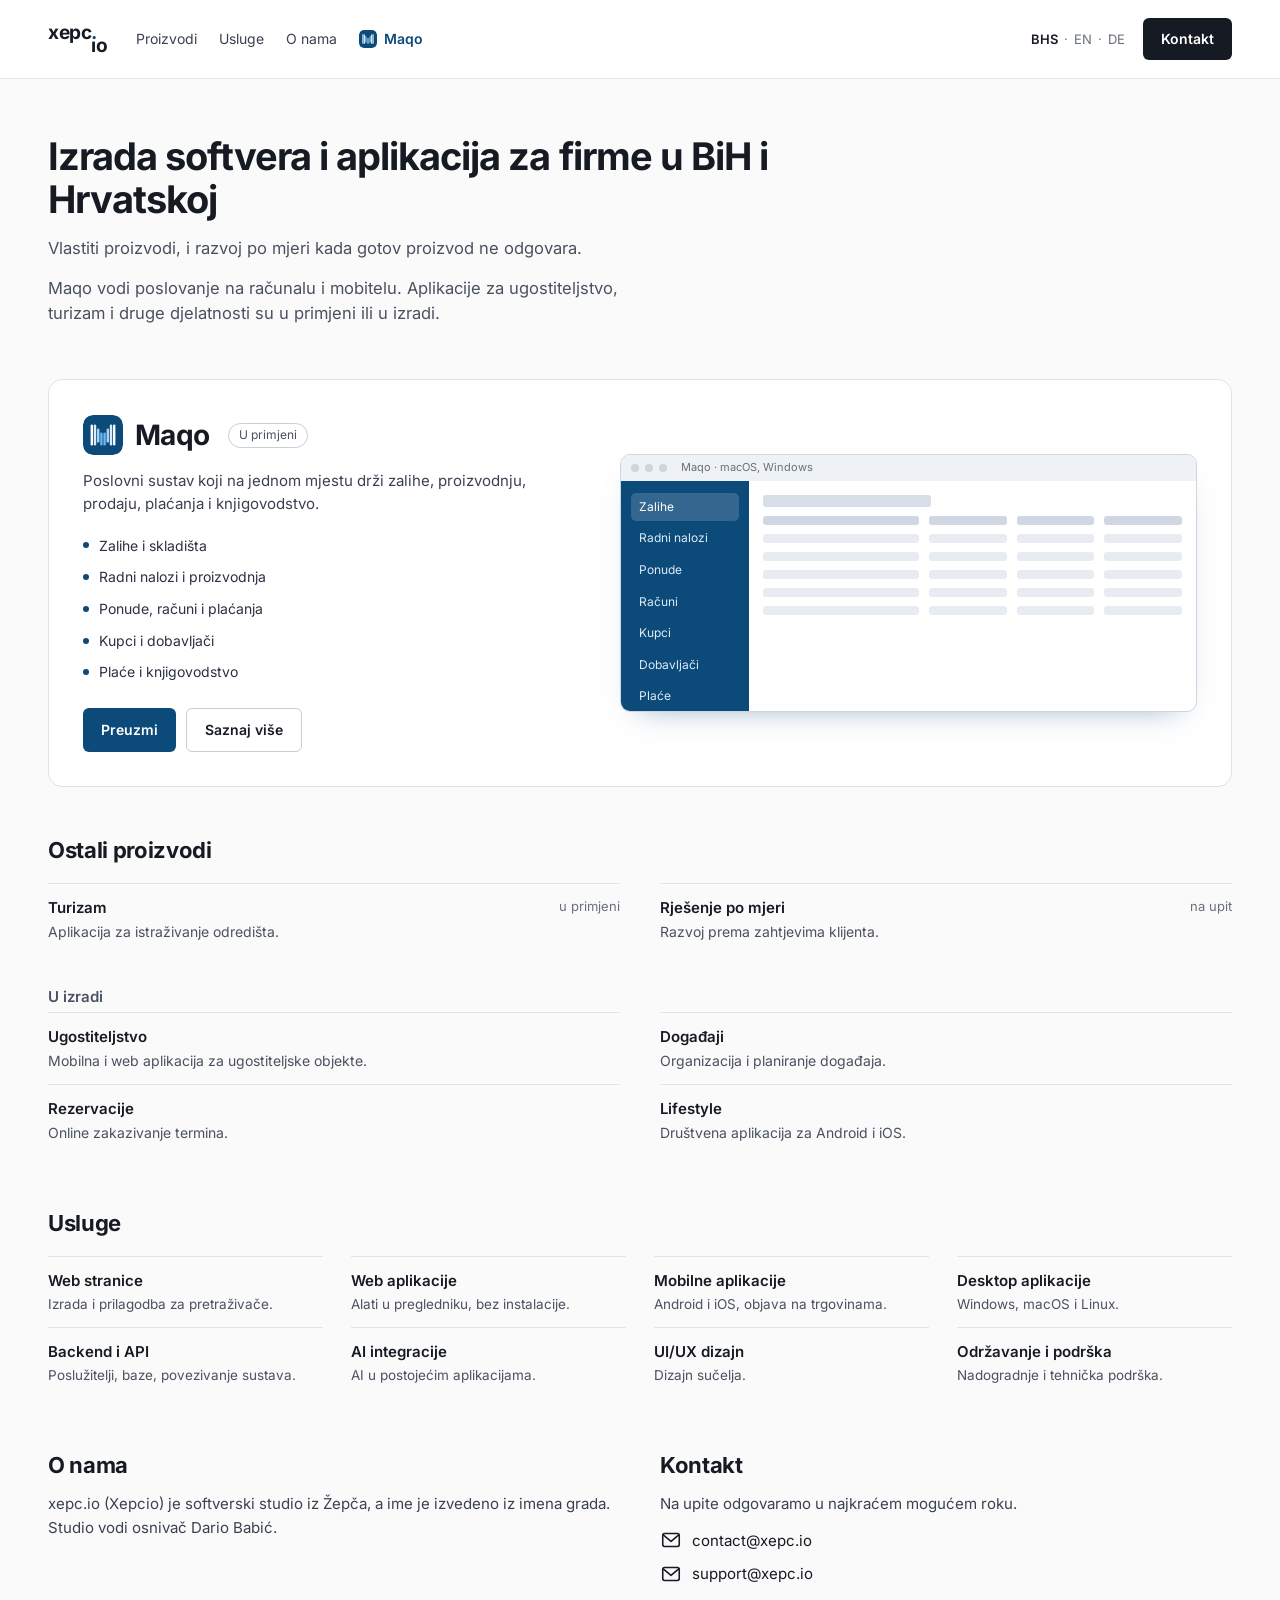
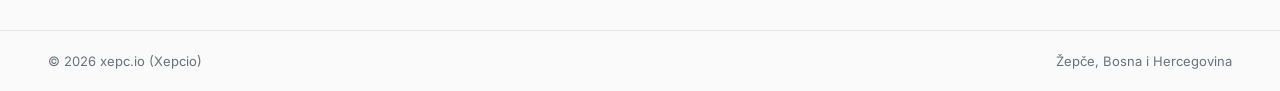
==== index.html @ 403159f3 "fix(brand): cache-bust favicon links so browsers drop the old cached icon" ====
<!doctype html>
<html lang="hr">
<head>
<meta charset="utf-8">
<meta name="viewport" content="width=device-width, initial-scale=1">
<title>Izrada softvera i aplikacija | xepc.io, Žepče</title>
<meta name="description" content="Softverski studio iz Žepča. Izrada softvera po mjeri, web stranica, mobilnih aplikacija i AI integracije za firme u BiH i Hrvatskoj. Odgovaramo u najkraćem mogućem roku.">
<link rel="canonical" href="https://xepc.io/">
<link rel="alternate" hreflang="hr" href="https://xepc.io/">
<link rel="alternate" hreflang="bs" href="https://xepc.io/">
<link rel="alternate" hreflang="en" href="https://xepc.io/en">
<link rel="alternate" hreflang="de" href="https://xepc.io/de">
<link rel="alternate" hreflang="x-default" href="https://xepc.io/">
<meta name="robots" content="index, follow, max-image-preview:large">
<meta name="theme-color" content="#ffffff">
<link rel="icon" href="assets/favicon.svg?v=2" type="image/svg+xml">
<link rel="icon" href="assets/icon-32.png?v=2" type="image/png" sizes="32x32">
<link rel="apple-touch-icon" href="assets/apple-touch-icon.png?v=2">
<link rel="manifest" href="assets/site.webmanifest">
<meta property="og:type" content="website">
<meta property="og:site_name" content="xepc.io">
<meta property="og:locale" content="hr_HR">
<meta property="og:url" content="https://xepc.io/">
<meta property="og:title" content="Izrada softvera i aplikacija | xepc.io, Žepče">
<meta property="og:description" content="Softverski studio iz Žepča. Izrada softvera po mjeri, web stranica, mobilnih aplikacija i AI integracije za firme u BiH i Hrvatskoj. Odgovaramo u najkraćem mogućem roku.">
<meta property="og:image" content="https://xepc.io/assets/og.png">
<meta property="og:image:width" content="1200">
<meta property="og:image:height" content="630">
<meta name="twitter:card" content="summary_large_image">
<meta name="twitter:title" content="Izrada softvera i aplikacija | xepc.io, Žepče">
<meta name="twitter:description" content="Softverski studio iz Žepča. Izrada softvera po mjeri, web stranica, mobilnih aplikacija i AI integracije za firme u BiH i Hrvatskoj. Odgovaramo u najkraćem mogućem roku.">
<meta name="twitter:image" content="https://xepc.io/assets/og.png">
<script type="application/ld+json">
{
  "@context": "https://schema.org",
  "@graph": [
    {
      "@type": "ProfessionalService",
      "@id": "https://xepc.io/#org",
      "name": "xepc.io",
      "alternateName": [
        "Xepcio",
        "xepcio",
        "Kodit Xepcio"
      ],
      "legalName": "Kodit",
      "url": "https://xepc.io/",
      "logo": "https://xepc.io/assets/icon-512.png",
      "image": "https://xepc.io/assets/og.png",
      "email": "contact@xepc.io",
      "description": "Izrada softvera po mjeri, web stranica, mobilnih aplikacija i AI integracije za firme u BiH i Hrvatskoj. Vlastiti proizvod: Maqo.",
      "address": {
        "@type": "PostalAddress",
        "addressLocality": "Žepče",
        "addressCountry": "BA"
      },
      "areaServed": [
        {
          "@type": "Country",
          "name": "Bosna i Hercegovina"
        },
        {
          "@type": "Country",
          "name": "Hrvatska"
        },
        {
          "@type": "Place",
          "name": "EU"
        }
      ],
      "knowsLanguage": [
        "hr",
        "en",
        "de"
      ],
      "sameAs": [
        "https://github.com/dbabic89",
        "https://www.linkedin.com/company/135266620",
        "https://www.facebook.com/profile.php?id=61591815514296"
      ],
      "hasOfferCatalog": {
        "@type": "OfferCatalog",
        "name": "Usluge razvoja softvera",
        "itemListElement": [
          {
            "@type": "Offer",
            "itemOffered": {
              "@type": "Service",
              "name": "Izrada web stranica",
              "description": "Brze, moderne web stranice optimizirane za pretraživače."
            }
          },
          {
            "@type": "Offer",
            "itemOffered": {
              "@type": "Service",
              "name": "Izrada web aplikacija",
              "description": "Poslovni alati koji rade u pregledniku, bez instalacije."
            }
          },
          {
            "@type": "Offer",
            "itemOffered": {
              "@type": "Service",
              "name": "Izrada mobilnih aplikacija",
              "description": "Aplikacije za Android i iOS, uz objavu na trgovinama i podršku nakon objave."
            }
          },
          {
            "@type": "Offer",
            "itemOffered": {
              "@type": "Service",
              "name": "Izrada desktop aplikacija",
              "description": "Softver za Windows, macOS i Linux."
            }
          },
          {
            "@type": "Offer",
            "itemOffered": {
              "@type": "Service",
              "name": "Backend i API razvoj",
              "description": "Serverski sustavi, baze podataka i integracije."
            }
          },
          {
            "@type": "Offer",
            "itemOffered": {
              "@type": "Service",
              "name": "AI integracije",
              "description": "Integracija AI sustava u poslovne procese i postojeće aplikacije."
            }
          },
          {
            "@type": "Offer",
            "itemOffered": {
              "@type": "Service",
              "name": "UI/UX dizajn",
              "description": "Dizajn sučelja za web i mobilne aplikacije."
            }
          },
          {
            "@type": "Offer",
            "itemOffered": {
              "@type": "Service",
              "name": "Održavanje i podrška",
              "description": "Nadogradnje, sigurnosna ažuriranja i tehnička podrška."
            }
          }
        ]
      }
    },
    {
      "@type": "WebSite",
      "@id": "https://xepc.io/#website",
      "url": "https://xepc.io/",
      "name": "xepc.io",
      "publisher": {
        "@id": "https://xepc.io/#org"
      },
      "inLanguage": "hr"
    },
    {
      "@type": "SoftwareApplication",
      "@id": "https://xepc.io/#maqo",
      "name": "Maqo",
      "url": "https://maqo.xepc.io/",
      "applicationCategory": "BusinessApplication",
      "operatingSystem": "Android, macOS, Windows",
      "description": "Poslovni sustav koji na jednom mjestu drži zalihe, proizvodnju, prodaju, plaćanja i knjigovodstvo.",
      "publisher": {
        "@id": "https://xepc.io/#org"
      },
      "inLanguage": "hr"
    }
  ]
}
</script>
<link rel="preload" href="assets/fonts/inter-latin-400-normal.woff2" as="font" type="font/woff2" crossorigin>
<link rel="stylesheet" href="assets/site.css">
</head>
<body>
<svg width="0" height="0" style="position:absolute" aria-hidden="true"><defs>
<symbol id="mark" viewBox="0 0 100 100"><rect width="100" height="100" rx="24" fill="#0C4A7A"/><g stroke-width="6" stroke-linecap="round"><line x1="22" y1="27" x2="22" y2="73" stroke="#FFFFFF"/><line x1="30" y1="27" x2="30" y2="73" stroke="#DCEBF8"/><line x1="38" y1="37" x2="38" y2="66" stroke="#A9D2F3"/><line x1="46" y1="47" x2="46" y2="73" stroke="#6AB6F0"/><line x1="54" y1="47" x2="54" y2="73" stroke="#6AB6F0"/><line x1="62" y1="37" x2="62" y2="66" stroke="#A9D2F3"/><line x1="70" y1="27" x2="70" y2="73" stroke="#DCEBF8"/><line x1="78" y1="27" x2="78" y2="73" stroke="#FFFFFF"/></g></symbol>
<symbol id="i-menu" viewBox="0 0 24 24"><g fill="none" stroke="currentColor" stroke-width="1.8" stroke-linecap="round"><path d="M4 7h16M4 12h16M4 17h16"/></g></symbol>
<symbol id="i-mail" viewBox="0 0 24 24"><g fill="none" stroke="currentColor" stroke-width="1.7" stroke-linecap="round" stroke-linejoin="round"><rect x="3" y="5" width="18" height="14" rx="2"/><path d="M3.5 6.5l8.5 7 8.5-7"/></g></symbol>
</defs></svg>
<header class="v3-nav" id="top">
  <a class="v3-logo" href="#top" aria-label="xepc.io">xepc<span class="d">.</span><span class="l2"><span class="h">xepc</span>ıo</span></a>
  <nav>
    <a href="#products" data-i18n="nav_products">Proizvodi</a><a href="#services" data-i18n="nav_services">Usluge</a><a href="#about" data-i18n="nav_about">O nama</a><a class="mq" href="#maqo"><svg aria-hidden="true"><use href="#mark"/></svg>Maqo</a>
  </nav>
  <div class="r">
    <div class="langs" role="group" aria-label="Jezik"><a class="lang-opt on" data-l="hr" href="/" hreflang="hr">BHS</a><span aria-hidden="true">·</span><a class="lang-opt" data-l="en" href="/en" hreflang="en">EN</a><span aria-hidden="true">·</span><a class="lang-opt" data-l="de" href="/de" hreflang="de">DE</a></div>
    <a class="v3-btn" href="#contact" data-i18n="nav_contact">Kontakt</a>
  </div>
  <button class="v3-menu" id="menuBtn" type="button" aria-expanded="false"><svg class="mi" aria-hidden="true"><use href="#i-menu"/></svg><span data-i18n="nav_menu">Izbornik</span></button>
</header>
<main>
  <section class="v3-hero">
    <h1 data-i18n="hero_h1">Izrada softvera i aplikacija za firme u BiH i Hrvatskoj</h1>
    <p data-i18n="hero_lead">Vlastiti proizvodi, i razvoj po mjeri kada gotov proizvod ne odgovara.</p>
    <p data-i18n="hero_p">Maqo vodi poslovanje na računalu i mobitelu. Aplikacije za ugostiteljstvo, turizam i druge djelatnosti su u primjeni ili u izradi.</p>
  </section>
  <section class="v3-flag" id="maqo">
    <div>
      <div class="hd"><svg aria-hidden="true"><use href="#mark"/></svg><h2>Maqo</h2><span class="pill" data-i18n="maqo_pill">U primjeni</span></div>
      <p data-i18n="maqo_d">Poslovni sustav koji na jednom mjestu drži zalihe, proizvodnju, prodaju, plaćanja i knjigovodstvo.</p>
      <ul><li><i></i><span data-i18n="maqo_l1">Zalihe i skladišta</span></li><li><i></i><span data-i18n="maqo_l2">Radni nalozi i proizvodnja</span></li><li><i></i><span data-i18n="maqo_l3">Ponude, računi i plaćanja</span></li><li><i></i><span data-i18n="maqo_l4">Kupci i dobavljači</span></li><li><i></i><span data-i18n="maqo_l5">Plaće i knjigovodstvo</span></li></ul>
      <div class="btns"><a class="v3-btn a" href="https://maqo.xepc.io/#files" data-i18n="maqo_dl">Preuzmi</a><a class="v3-btn o" href="https://maqo.xepc.io/" data-i18n="maqo_more">Saznaj više</a></div>
    </div>
    <div class="v3-win" aria-hidden="true"><div class="bar"><i></i><i></i><i></i><span>Maqo · macOS, Windows</span></div>
      <div class="bd"><div class="sb"><span class="on" data-i18n="win_stock">Zalihe</span><span data-i18n="win_orders">Radni nalozi</span><span data-i18n="win_quotes">Ponude</span><span data-i18n="win_invoices">Računi</span><span data-i18n="win_customers">Kupci</span><span data-i18n="win_suppliers">Dobavljači</span><span data-i18n="win_payroll">Plaće</span></div>
      <div class="mn"><div class="t"></div><div class="r h"><s></s><s></s><s></s><s></s></div><div class="r"><s></s><s></s><s></s><s></s></div><div class="r"><s></s><s></s><s></s><s></s></div><div class="r"><s></s><s></s><s></s><s></s></div><div class="r"><s></s><s></s><s></s><s></s></div><div class="r"><s></s><s></s><s></s><s></s></div></div></div></div>
  </section>
  <section class="v3-s" id="products">
    <h2 data-i18n="more_h2">Ostali proizvodi</h2>
    <ul class="v3-more">
      <li><b data-i18n="more2_t">Turizam</b><span data-i18n="st_live">u primjeni</span><em data-i18n="more2_d">Aplikacija za istraživanje odredišta.</em></li>
      <li><b data-i18n="more7_t">Rješenje po mjeri</b><span data-i18n="st_request">na upit</span><em data-i18n="more7_d">Razvoj prema zahtjevima klijenta.</em></li>
    </ul>
    <h3 class="v3-more-h" data-i18n="wip_h3">U izradi</h3>
    <ul class="v3-more">
      <li><b data-i18n="more1_t">Ugostiteljstvo</b><em data-i18n="more1_d">Mobilna i web aplikacija za ugostiteljske objekte.</em></li>
      <li><b data-i18n="more3_t">Događaji</b><em data-i18n="more3_d">Organizacija i planiranje događaja.</em></li>
      <li><b data-i18n="more4_t">Rezervacije</b><em data-i18n="more4_d">Online zakazivanje termina.</em></li>
      <li><b data-i18n="more6_t">Lifestyle</b><em data-i18n="more6_d">Društvena aplikacija za Android i iOS.</em></li>
    </ul>
  </section>
  <section class="v3-s" id="services">
    <h2 data-i18n="nav_services">Usluge</h2>
    <div class="v3-svc">
      <a href="/izrada-web-stranica" data-ll><h3 data-i18n="svc1_t">Web stranice</h3><p data-i18n="svc1_d">Izrada i prilagodba za pretraživače.</p></a>
      <a href="/programiranje" data-ll><h3 data-i18n="svc2_t">Web aplikacije</h3><p data-i18n="svc2_d">Alati u pregledniku, bez instalacije.</p></a>
      <a href="/izrada-mobilnih-aplikacija" data-ll><h3 data-i18n="svc3_t">Mobilne aplikacije</h3><p data-i18n="svc3_d">Android i iOS, objava na trgovinama.</p></a>
      <a href="/programiranje" data-ll><h3 data-i18n="svc4_t">Desktop aplikacije</h3><p data-i18n="svc4_d">Windows, macOS i Linux.</p></a>
      <a href="/programiranje" data-ll><h3 data-i18n="svc5_t">Backend i API</h3><p data-i18n="svc5_d">Poslužitelji, baze, povezivanje sustava.</p></a>
      <a href="/ai-rjesenja" data-ll><h3 data-i18n="svc6_t">AI integracije</h3><p data-i18n="svc6_d">AI u postojećim aplikacijama.</p></a>
      <div><h3 data-i18n="svc7_t">UI/UX dizajn</h3><p data-i18n="svc7_d">Dizajn sučelja.</p></div>
      <div><h3 data-i18n="svc8_t">Održavanje i podrška</h3><p data-i18n="svc8_d">Nadogradnje i tehnička podrška.</p></div>
    </div>
  </section>
  <section class="v3-two">
    <div id="about"><h2 data-i18n="nav_about">O nama</h2><p data-i18n="about_p1">xepc.io (Xepcio) je softverski studio iz Žepča, a ime je izvedeno iz imena grada. Studio vodi osnivač Dario Babić.</p></div>
    <div id="contact"><h2 data-i18n="nav_contact">Kontakt</h2><p data-i18n="contact_p">Na upite odgovaramo u najkraćem mogućem roku.</p><ul><li><svg class="mi" aria-hidden="true"><use href="#i-mail"/></svg><a class="nw" href="mailto:contact@xepc.io">contact@xepc.io</a></li><li><svg class="mi" aria-hidden="true"><use href="#i-mail"/></svg><a class="nw" href="mailto:support@xepc.io">support@xepc.io</a></li></ul></div>
  </section>
</main>
<footer class="v3-foot"><span>© 2026 xepc.io (Xepcio)</span><span data-i18n="foot_loc">Žepče, Bosna i Hercegovina</span></footer>
<script>
(function(){
  var h=document.getElementById('top'),b=document.getElementById('menuBtn');
  b.addEventListener('click',function(){var o=h.classList.toggle('open');b.setAttribute('aria-expanded',o?'true':'false');});
  h.addEventListener('click',function(e){if(e.target.closest('nav a, .v3-btn')){h.classList.remove('open');b.setAttribute('aria-expanded','false');}});
})();
</script>
<!-- Cloudflare Web Analytics --><script defer src="https://static.cloudflareinsights.com/beacon.min.js" data-cf-beacon='{"token": "db31a748cdc54001bd8d1a26a28076dd"}'></script>
</body>
</html>
---- assets/site.css ----
/* Inter 5.2.8 (@fontsource/inter, OFL), self-hosted. Weights 400/600/700, latin + latin-ext (covers č ć đ š ž). */
@font-face{font-family:Inter;font-style:normal;font-display:swap;font-weight:400;src:url(fonts/inter-latin-ext-400-normal.woff2) format("woff2");unicode-range:U+0100-02BA,U+02BD-02C5,U+02C7-02CC,U+02CE-02D7,U+02DD-02FF,U+0304,U+0308,U+0329,U+1D00-1DBF,U+1E00-1E9F,U+1EF2-1EFF,U+2020,U+20A0-20AB,U+20AD-20C0,U+2113,U+2C60-2C7F,U+A720-A7FF}
@font-face{font-family:Inter;font-style:normal;font-display:swap;font-weight:600;src:url(fonts/inter-latin-ext-600-normal.woff2) format("woff2");unicode-range:U+0100-02BA,U+02BD-02C5,U+02C7-02CC,U+02CE-02D7,U+02DD-02FF,U+0304,U+0308,U+0329,U+1D00-1DBF,U+1E00-1E9F,U+1EF2-1EFF,U+2020,U+20A0-20AB,U+20AD-20C0,U+2113,U+2C60-2C7F,U+A720-A7FF}
@font-face{font-family:Inter;font-style:normal;font-display:swap;font-weight:700;src:url(fonts/inter-latin-ext-700-normal.woff2) format("woff2");unicode-range:U+0100-02BA,U+02BD-02C5,U+02C7-02CC,U+02CE-02D7,U+02DD-02FF,U+0304,U+0308,U+0329,U+1D00-1DBF,U+1E00-1E9F,U+1EF2-1EFF,U+2020,U+20A0-20AB,U+20AD-20C0,U+2113,U+2C60-2C7F,U+A720-A7FF}
@font-face{font-family:Inter;font-style:normal;font-display:swap;font-weight:400;src:url(fonts/inter-latin-400-normal.woff2) format("woff2");unicode-range:U+0000-00FF,U+0131,U+0152-0153,U+02BB-02BC,U+02C6,U+02DA,U+02DC,U+0304,U+0308,U+0329,U+2000-206F,U+20AC,U+2122,U+2191,U+2193,U+2212,U+2215,U+FEFF,U+FFFD}
@font-face{font-family:Inter;font-style:normal;font-display:swap;font-weight:600;src:url(fonts/inter-latin-600-normal.woff2) format("woff2");unicode-range:U+0000-00FF,U+0131,U+0152-0153,U+02BB-02BC,U+02C6,U+02DA,U+02DC,U+0304,U+0308,U+0329,U+2000-206F,U+20AC,U+2122,U+2191,U+2193,U+2212,U+2215,U+FEFF,U+FFFD}
@font-face{font-family:Inter;font-style:normal;font-display:swap;font-weight:700;src:url(fonts/inter-latin-700-normal.woff2) format("woff2");unicode-range:U+0000-00FF,U+0131,U+0152-0153,U+02BB-02BC,U+02C6,U+02DA,U+02DC,U+0304,U+0308,U+0329,U+2000-206F,U+20AC,U+2122,U+2191,U+2193,U+2212,U+2215,U+FEFF,U+FFFD}

:root{--a:#0C4A7A}
*{box-sizing:border-box;min-width:0}
html{-webkit-text-size-adjust:100%}
body{--gut:max(48px,calc((100% - 1200px) / 2));margin:0;background:#fafafa;color:#161a22;font-family:Inter,system-ui,-apple-system,"Segoe UI",Roboto,sans-serif;font-size:15px;line-height:1.55}
a{color:inherit;text-decoration:none}
a,button,h3,.nw{white-space:nowrap;overflow:hidden;text-overflow:ellipsis}
h1,h2,p{margin:0}
ul{margin:0;padding:0;list-style:none}
button{font:inherit;color:inherit;background:none;border:0;padding:0;cursor:pointer}
svg.mi{width:22px;height:22px;flex:none}
:focus-visible{outline:2px solid var(--a);outline-offset:2px}

.v3-nav{display:flex;align-items:center;gap:28px;padding:18px var(--gut);background:#fff;border-bottom:1px solid #e4e6ea}
.v3-logo{font-weight:700;font-size:19px;letter-spacing:-.02em;line-height:1;display:inline-block}
.v3-logo .d{color:var(--a)}
.v3-logo .l2{display:block;margin-top:-.35em}
.v3-logo .h{visibility:hidden}
.v3-nav nav{display:flex;gap:22px;font-size:14px;color:#3a4150}
.v3-nav nav .mq{display:inline-flex;align-items:center;gap:7px;color:var(--a);font-weight:600}
.v3-nav nav .mq svg{width:18px;height:18px;border-radius:5px;flex:none}
.v3-nav .r{margin-left:auto;display:flex;gap:18px;align-items:center;font-size:13px;color:#69707d}
.v3-nav .langs{display:flex;gap:6px;align-items:center}
.v3-nav .lang-opt:hover{color:#161a22}
.v3-nav .lang-opt.on{color:#161a22;font-weight:600}
.v3-btn{display:inline-flex;align-items:center;gap:8px;background:#161a22;color:#fff;padding:10px 18px;font-size:14px;font-weight:600;border-radius:6px}
.v3-btn.a{background:var(--a)}
.v3-btn.o{background:#fff;color:#161a22;border:1px solid #c9cdd4}
.v3-menu{display:none;align-items:center;gap:8px;font-size:14px;margin-left:auto}
.v3-hero{padding:56px var(--gut) 28px}
.v3-hero>*{max-width:764px}
.v3-hero h1{font-size:38px;line-height:1.15;font-weight:700;letter-spacing:-.025em}
.v3-hero p{margin-top:14px;color:#4a5160;font-size:16.5px;max-width:620px}
.v3-flag{margin:24px var(--gut) 0;background:#fff;border:1px solid #dfe2e7;border-radius:14px;display:grid;grid-template-columns:minmax(0,1fr) minmax(0,1.15fr);gap:36px;padding:34px;align-items:center}
.v3-flag .hd{display:flex;align-items:center;gap:12px}
.v3-flag .hd svg{width:40px;height:40px;border-radius:10px;flex:none}
.v3-flag h2{font-size:28px;font-weight:700;letter-spacing:-.02em}
.v3-flag .pill{margin-left:6px;font-size:12px;border:1px solid #c9cdd4;border-radius:999px;padding:2px 10px;color:#4a5160;white-space:nowrap}
.v3-flag p{margin-top:12px;color:#3a4150}
.v3-flag ul{margin-top:14px}
.v3-flag li{display:flex;gap:10px;padding:5px 0;font-size:14px;color:#2b3140;align-items:center}
.v3-flag li i{width:6px;height:6px;border-radius:50%;background:var(--a);flex:none}
.v3-flag .btns{display:flex;gap:10px;margin-top:20px;flex-wrap:wrap}
.v3-win{border:1px solid #cfd5de;border-radius:10px;overflow:hidden;background:#fff;box-shadow:0 14px 30px -20px rgba(12,74,122,.5)}
.v3-win .bar{height:26px;background:#eef1f5;display:flex;align-items:center;gap:6px;padding:0 10px;font-size:11px;color:#69707d}
.v3-win .bar i{width:8px;height:8px;border-radius:50%;background:#cfd5de;flex:none}
.v3-win .bar span{margin-left:8px;white-space:nowrap;overflow:hidden;text-overflow:ellipsis}
.v3-win .bd{display:grid;grid-template-columns:128px minmax(0,1fr);height:230px}
.v3-win .sb{background:var(--a);padding:12px 10px;display:flex;flex-direction:column;gap:3px}
.v3-win .sb span{font-size:12px;color:#DCEBF8;padding:5px 8px;border-radius:5px;white-space:nowrap;overflow:hidden;text-overflow:ellipsis}
.v3-win .sb span.on{background:rgba(255,255,255,.16);color:#fff}
.v3-win .mn{padding:14px;display:flex;flex-direction:column;gap:9px}
.v3-win .mn .t{height:12px;width:40%;background:#d8dee8;border-radius:3px}
.v3-win .mn .r{display:grid;grid-template-columns:2fr 1fr 1fr 1fr;gap:10px}
.v3-win .mn .r s{display:block;height:9px;background:#e8ecf2;border-radius:3px}
.v3-win .mn .r.h s{background:#d0d7e2}
.v3-s{padding:46px var(--gut) 4px}
.v3-s>h2{font-size:22px;font-weight:700;letter-spacing:-.015em;margin-bottom:16px}
.v3-more-h{margin:30px 0 4px;font-size:15px;font-weight:600;color:#4a5160}
.v3-more{display:grid;grid-template-columns:repeat(2,minmax(0,1fr));gap:0 40px}
.v3-more li{display:grid;grid-template-columns:minmax(0,1fr) auto;gap:2px 14px;padding:12px 0;border-top:1px solid #e1e4e9}
.v3-more b{font-weight:600}
.v3-more span{font-size:13px;color:#69707d;white-space:nowrap}
.v3-more em{font-style:normal;grid-column:1/-1;font-size:14px;color:#4a5160}
.v3-svc{display:grid;grid-template-columns:repeat(4,minmax(0,1fr));gap:0 28px}
.v3-svc>*{display:block;padding:12px 0;border-top:1px solid #e1e4e9;color:inherit;text-decoration:none;white-space:normal;overflow:visible}
.v3-svc a:hover h3,.v3-svc a:focus-visible h3{text-decoration:underline;text-underline-offset:3px}
.v3-svc h3{font-size:15px;font-weight:600;margin:0}
.v3-svc p{font-size:13.5px;color:#4a5160;margin-top:2px}
.v3-two{display:grid;grid-template-columns:repeat(2,minmax(0,1fr));gap:40px;padding:46px var(--gut) 40px}
.v3-two h2{font-size:22px;font-weight:700;letter-spacing:-.015em;margin-bottom:10px}
.v3-two p{color:#3a4150}.v3-two p+p{margin-top:10px}
.v3-two ul{margin-top:8px}
.v3-two ul li{display:flex;gap:10px;align-items:center;padding:5px 0}
.v3-foot{padding:20px var(--gut);border-top:1px solid #e1e4e9;font-size:13px;color:#69707d;display:flex;justify-content:space-between;gap:16px}

@media (max-width:900px){.v3-svc{grid-template-columns:repeat(2,minmax(0,1fr))}}
@media (max-width:640px){
 .v3-nav{padding:14px 16px;flex-wrap:wrap}.v3-nav nav,.v3-nav .r{display:none}.v3-menu{display:inline-flex}
 .v3-nav.open nav{display:flex;flex-direction:column;gap:14px;order:3;width:100%;padding-top:14px}
 .v3-nav.open .r{display:flex;order:4;width:100%;justify-content:space-between;padding-top:14px}
 .v3-hero{padding:30px 16px 6px}.v3-hero h1{font-size:28px}
 .v3-flag{margin:20px 16px 0;grid-template-columns:minmax(0,1fr);padding:20px 16px;gap:22px}
 .v3-win .bd{grid-template-columns:112px minmax(0,1fr);height:190px}
 .v3-s{padding:32px 16px 4px}.v3-more,.v3-svc{grid-template-columns:minmax(0,1fr)}
 .v3-two{grid-template-columns:minmax(0,1fr);padding:32px 16px 28px;gap:28px}.v3-foot{padding:16px;flex-direction:column;gap:2px}
}
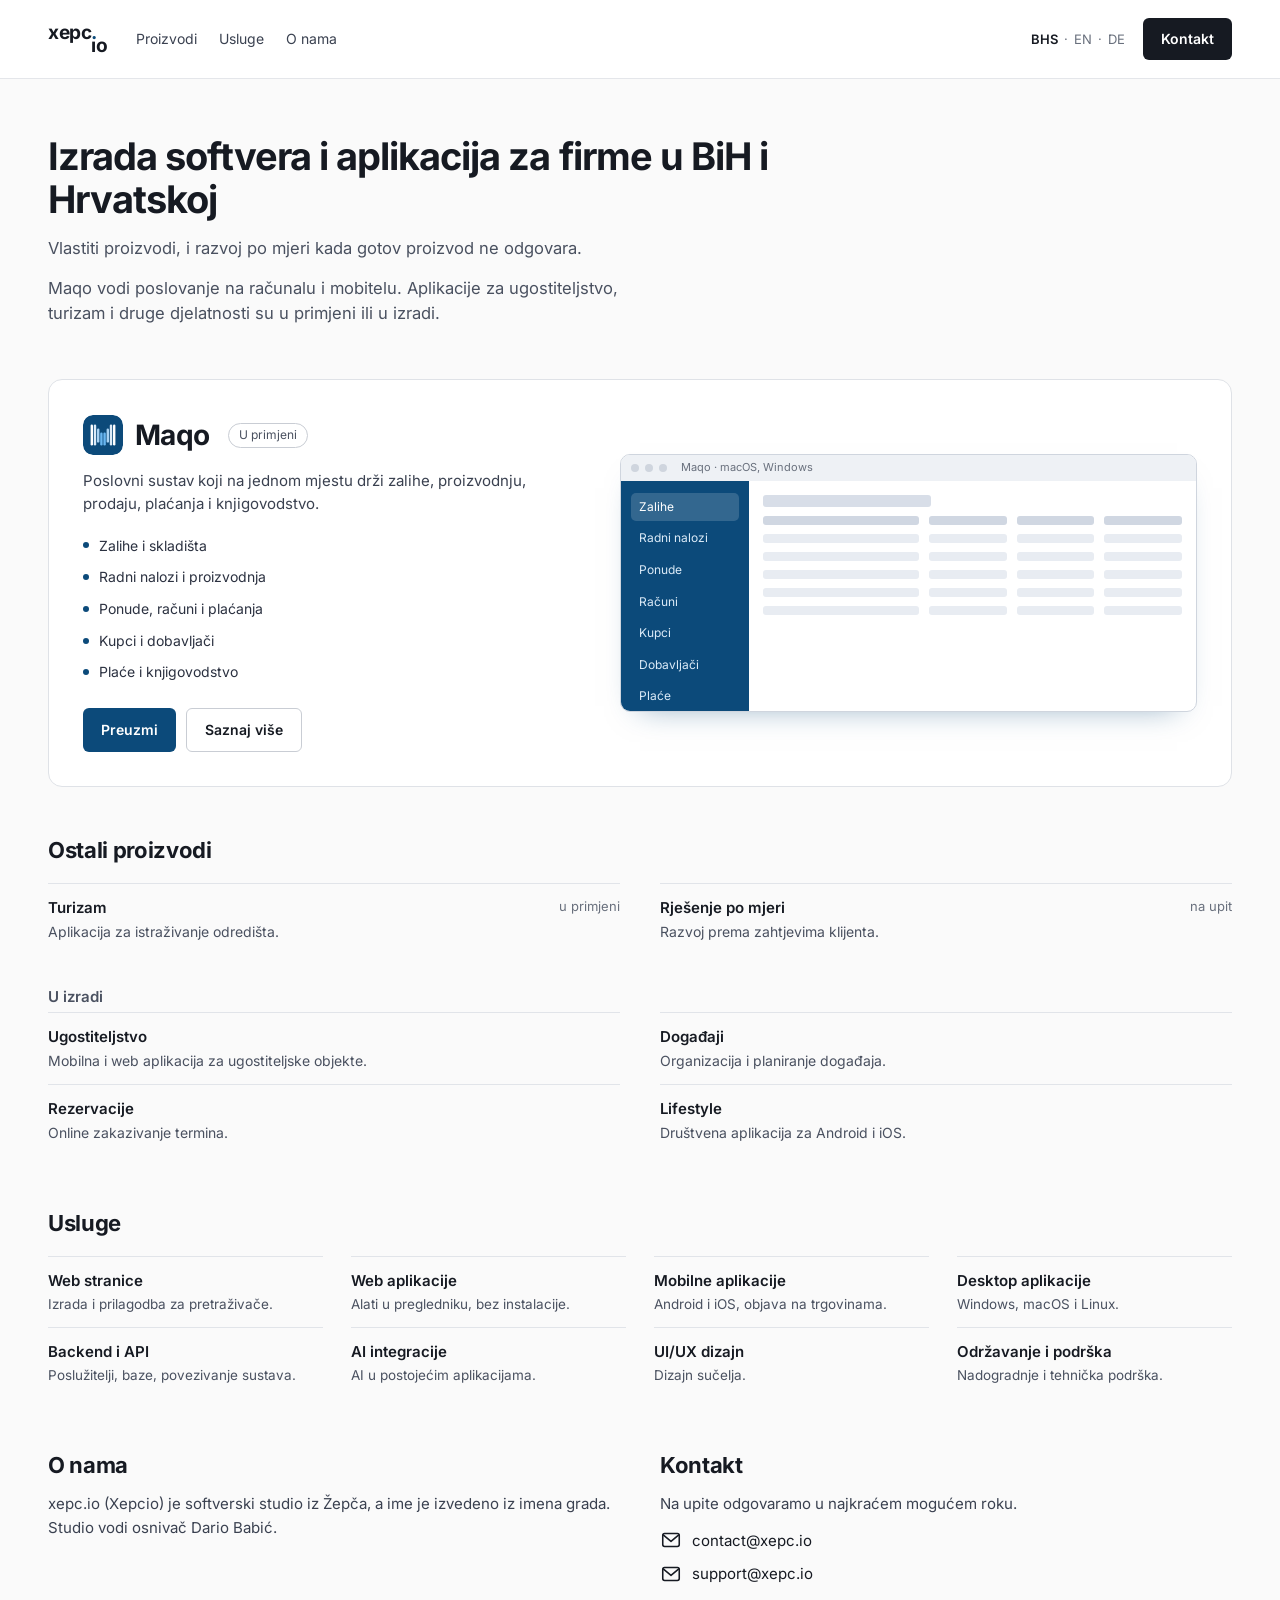
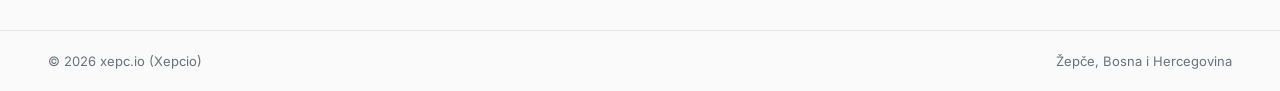
==== commit 5d200928: "feat(site): drop the Maqo header link on the home page" ====
--- a/index.html
+++ b/index.html
@@ -154,6 +154,10 @@
       "@id": "https://xepc.io/#website",
       "url": "https://xepc.io/",
       "name": "xepc.io",
+      "alternateName": [
+        "xepcio",
+        "Xepcio"
+      ],
       "publisher": {
         "@id": "https://xepc.io/#org"
       },
@@ -187,7 +191,7 @@
 <header class="v3-nav" id="top">
   <a class="v3-logo" href="#top" aria-label="xepc.io">xepc<span class="d">.</span><span class="l2"><span class="h">xepc</span>ıo</span></a>
   <nav>
-    <a href="#products" data-i18n="nav_products">Proizvodi</a><a href="#services" data-i18n="nav_services">Usluge</a><a href="#about" data-i18n="nav_about">O nama</a><a class="mq" href="#maqo"><svg aria-hidden="true"><use href="#mark"/></svg>Maqo</a>
+    <a href="#products" data-i18n="nav_products">Proizvodi</a><a href="#services" data-i18n="nav_services">Usluge</a><a href="#about" data-i18n="nav_about">O nama</a>
   </nav>
   <div class="r">
     <div class="langs" role="group" aria-label="Jezik"><a class="lang-opt on" data-l="hr" href="/" hreflang="hr">BHS</a><span aria-hidden="true">·</span><a class="lang-opt" data-l="en" href="/en" hreflang="en">EN</a><span aria-hidden="true">·</span><a class="lang-opt" data-l="de" href="/de" hreflang="de">DE</a></div>
@@ -206,7 +210,7 @@
       <div class="hd"><svg aria-hidden="true"><use href="#mark"/></svg><h2>Maqo</h2><span class="pill" data-i18n="maqo_pill">U primjeni</span></div>
       <p data-i18n="maqo_d">Poslovni sustav koji na jednom mjestu drži zalihe, proizvodnju, prodaju, plaćanja i knjigovodstvo.</p>
       <ul><li><i></i><span data-i18n="maqo_l1">Zalihe i skladišta</span></li><li><i></i><span data-i18n="maqo_l2">Radni nalozi i proizvodnja</span></li><li><i></i><span data-i18n="maqo_l3">Ponude, računi i plaćanja</span></li><li><i></i><span data-i18n="maqo_l4">Kupci i dobavljači</span></li><li><i></i><span data-i18n="maqo_l5">Plaće i knjigovodstvo</span></li></ul>
-      <div class="btns"><a class="v3-btn a" href="https://maqo.xepc.io/#files" data-i18n="maqo_dl">Preuzmi</a><a class="v3-btn o" href="https://maqo.xepc.io/" data-i18n="maqo_more">Saznaj više</a></div>
+      <div class="btns"><a class="v3-btn a" href="https://maqo.xepc.io/#download" data-i18n="maqo_dl">Preuzmi</a><a class="v3-btn o" href="https://maqo.xepc.io/" data-i18n="maqo_more">Saznaj više</a></div>
     </div>
     <div class="v3-win" aria-hidden="true"><div class="bar"><i></i><i></i><i></i><span>Maqo · macOS, Windows</span></div>
       <div class="bd"><div class="sb"><span class="on" data-i18n="win_stock">Zalihe</span><span data-i18n="win_orders">Radni nalozi</span><span data-i18n="win_quotes">Ponude</span><span data-i18n="win_invoices">Računi</span><span data-i18n="win_customers">Kupci</span><span data-i18n="win_suppliers">Dobavljači</span><span data-i18n="win_payroll">Plaće</span></div>
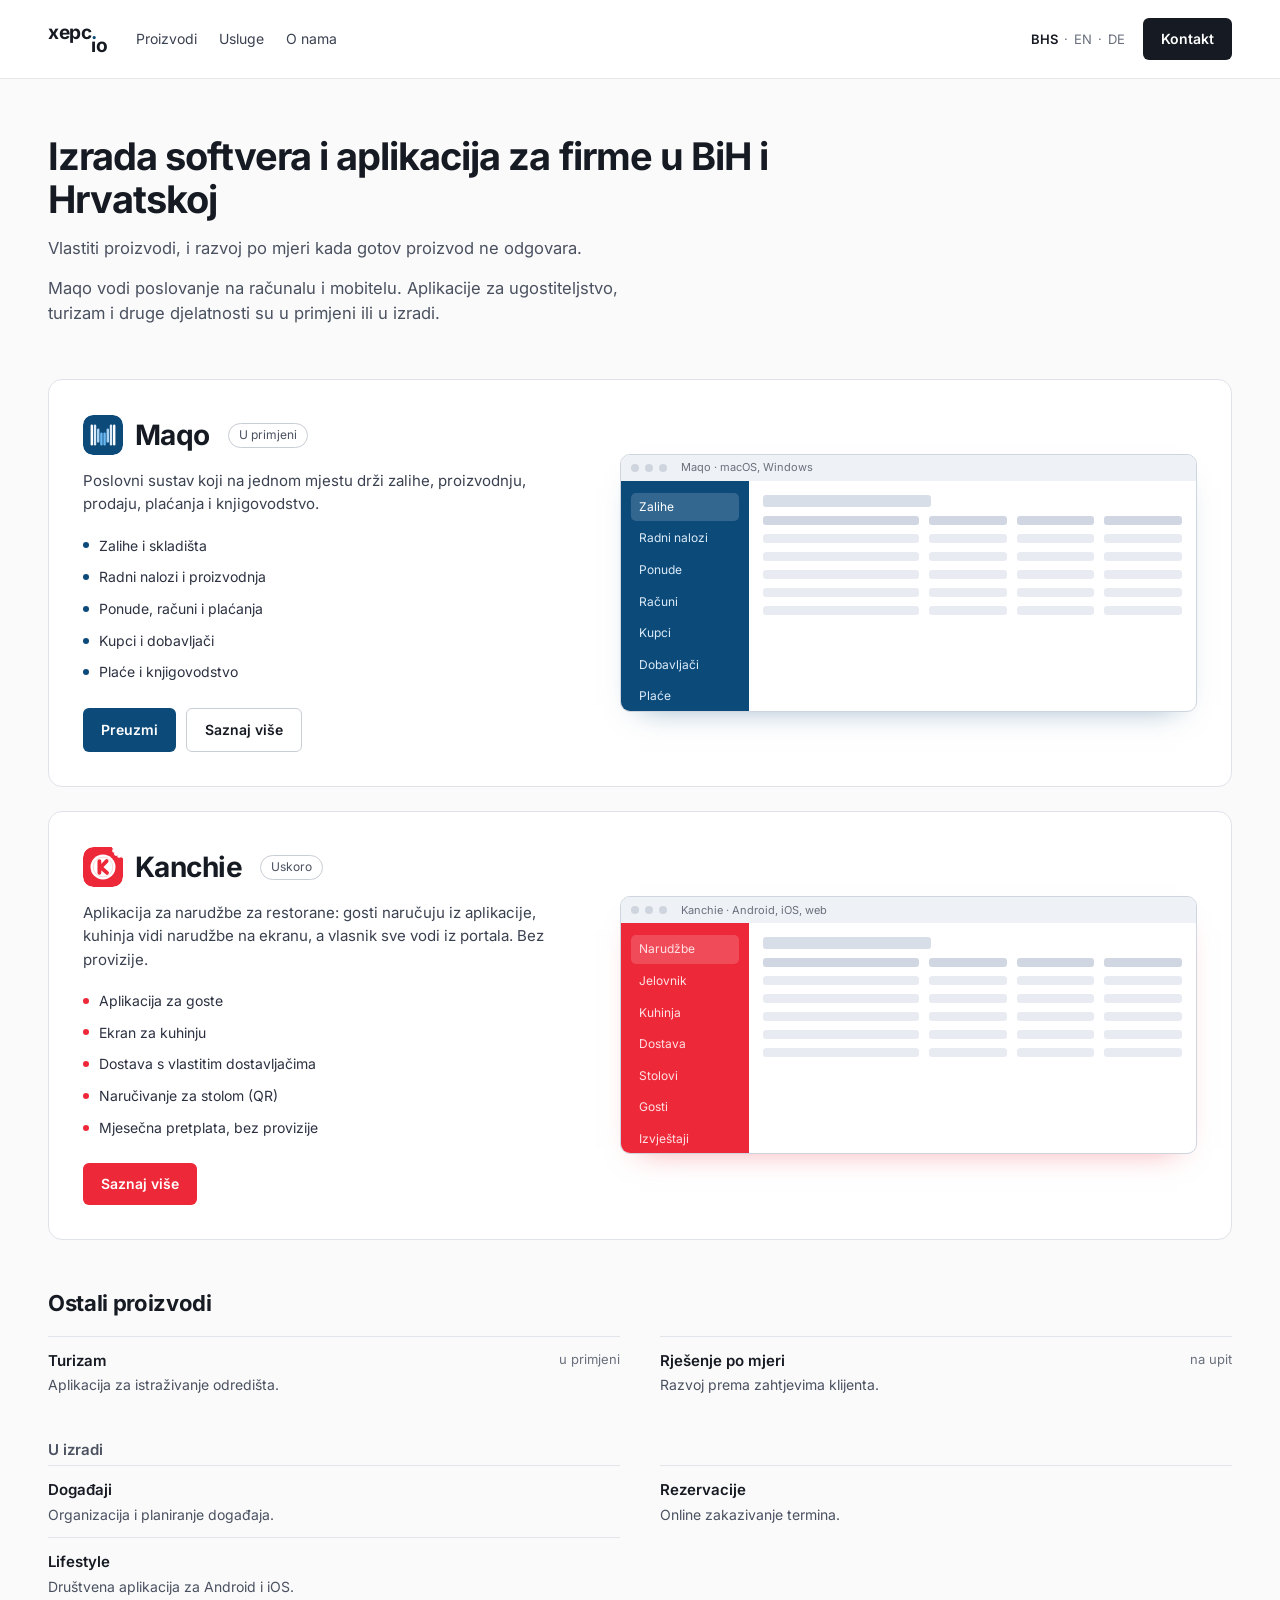
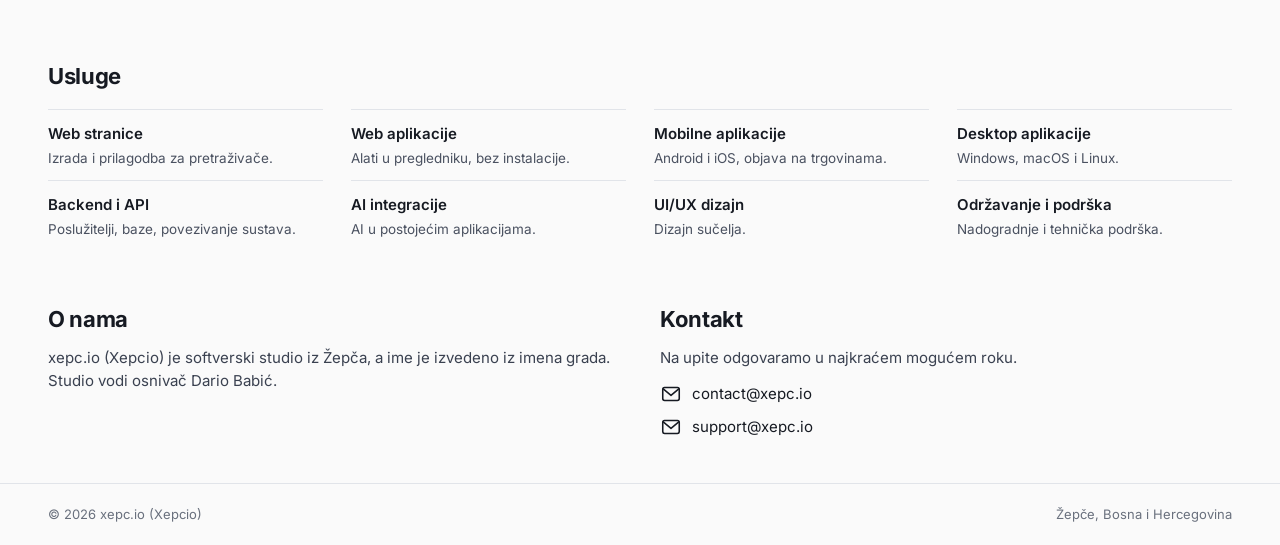
==== commit eead129a: "feat(site): Kanchie flag block on xepc.io linking to getkanchie.xepc.io" ====
--- a/index.html
+++ b/index.html
@@ -185,6 +185,7 @@
 <body>
 <svg width="0" height="0" style="position:absolute" aria-hidden="true"><defs>
 <symbol id="mark" viewBox="0 0 100 100"><rect width="100" height="100" rx="24" fill="#0C4A7A"/><g stroke-width="6" stroke-linecap="round"><line x1="22" y1="27" x2="22" y2="73" stroke="#FFFFFF"/><line x1="30" y1="27" x2="30" y2="73" stroke="#DCEBF8"/><line x1="38" y1="37" x2="38" y2="66" stroke="#A9D2F3"/><line x1="46" y1="47" x2="46" y2="73" stroke="#6AB6F0"/><line x1="54" y1="47" x2="54" y2="73" stroke="#6AB6F0"/><line x1="62" y1="37" x2="62" y2="66" stroke="#A9D2F3"/><line x1="70" y1="27" x2="70" y2="73" stroke="#DCEBF8"/><line x1="78" y1="27" x2="78" y2="73" stroke="#FFFFFF"/></g></symbol>
+<symbol id="kmark" viewBox="14 14 80 80"><defs><mask id="kmark-bite"><rect x="0" y="0" width="108" height="108" fill="#fff"/><g fill="#000"><circle cx="93" cy="15" r="18"/><circle cx="100.93" cy="31.16" r="3.14"/><circle cx="93.76" cy="32.98" r="3.53"/><circle cx="86.46" cy="31.77" r="3.91"/><circle cx="80.27" cy="27.73" r="4.30"/><circle cx="76.23" cy="21.54" r="3.91"/><circle cx="75.02" cy="14.24" r="3.53"/><circle cx="76.84" cy="7.07" r="3.14"/></g></mask></defs><g mask="url(#kmark-bite)"><rect x="14" y="14" width="80" height="80" rx="21" fill="#ED2939"/></g><circle cx="54" cy="54" r="25" fill="#FFFFFF"/><circle cx="54" cy="54" r="19.7" fill="none" stroke="#ED2939" stroke-opacity=".2" stroke-width="2"/><g transform="translate(54 54) scale(.45) translate(-56 -54)"><path d="M40 28V80M72 28L46 55L74 80" fill="none" stroke="#ED2939" stroke-width="17" stroke-linecap="round" stroke-linejoin="round"/></g></symbol>
 <symbol id="i-menu" viewBox="0 0 24 24"><g fill="none" stroke="currentColor" stroke-width="1.8" stroke-linecap="round"><path d="M4 7h16M4 12h16M4 17h16"/></g></symbol>
 <symbol id="i-mail" viewBox="0 0 24 24"><g fill="none" stroke="currentColor" stroke-width="1.7" stroke-linecap="round" stroke-linejoin="round"><rect x="3" y="5" width="18" height="14" rx="2"/><path d="M3.5 6.5l8.5 7 8.5-7"/></g></symbol>
 </defs></svg>
@@ -216,6 +217,17 @@
       <div class="bd"><div class="sb"><span class="on" data-i18n="win_stock">Zalihe</span><span data-i18n="win_orders">Radni nalozi</span><span data-i18n="win_quotes">Ponude</span><span data-i18n="win_invoices">Računi</span><span data-i18n="win_customers">Kupci</span><span data-i18n="win_suppliers">Dobavljači</span><span data-i18n="win_payroll">Plaće</span></div>
       <div class="mn"><div class="t"></div><div class="r h"><s></s><s></s><s></s><s></s></div><div class="r"><s></s><s></s><s></s><s></s></div><div class="r"><s></s><s></s><s></s><s></s></div><div class="r"><s></s><s></s><s></s><s></s></div><div class="r"><s></s><s></s><s></s><s></s></div><div class="r"><s></s><s></s><s></s><s></s></div></div></div></div>
   </section>
+  <section class="v3-flag k" id="kanchie">
+    <div>
+      <div class="hd"><svg aria-hidden="true"><use href="#kmark"/></svg><h2>Kanchie</h2><span class="pill" data-i18n="kanchie_pill">Uskoro</span></div>
+      <p data-i18n="kanchie_d">Aplikacija za narudžbe za restorane: gosti naručuju iz aplikacije, kuhinja vidi narudžbe na ekranu, a vlasnik sve vodi iz portala. Bez provizije.</p>
+      <ul><li><i></i><span data-i18n="kanchie_l1">Aplikacija za goste</span></li><li><i></i><span data-i18n="kanchie_l2">Ekran za kuhinju</span></li><li><i></i><span data-i18n="kanchie_l3">Dostava s vlastitim dostavljačima</span></li><li><i></i><span data-i18n="kanchie_l4">Naručivanje za stolom (QR)</span></li><li><i></i><span data-i18n="kanchie_l5">Mjesečna pretplata, bez provizije</span></li></ul>
+      <div class="btns"><a class="v3-btn a" href="https://getkanchie.xepc.io/" data-i18n="kanchie_more">Saznaj više</a></div>
+    </div>
+    <div class="v3-win" aria-hidden="true"><div class="bar"><i></i><i></i><i></i><span>Kanchie · Android, iOS, web</span></div>
+      <div class="bd"><div class="sb"><span class="on" data-i18n="kwin_orders">Narudžbe</span><span data-i18n="kwin_menu">Jelovnik</span><span data-i18n="kwin_kitchen">Kuhinja</span><span data-i18n="kwin_delivery">Dostava</span><span data-i18n="kwin_tables">Stolovi</span><span data-i18n="kwin_guests">Gosti</span><span data-i18n="kwin_reports">Izvještaji</span></div>
+      <div class="mn"><div class="t"></div><div class="r h"><s></s><s></s><s></s><s></s></div><div class="r"><s></s><s></s><s></s><s></s></div><div class="r"><s></s><s></s><s></s><s></s></div><div class="r"><s></s><s></s><s></s><s></s></div><div class="r"><s></s><s></s><s></s><s></s></div><div class="r"><s></s><s></s><s></s><s></s></div></div></div></div>
+  </section>
   <section class="v3-s" id="products">
     <h2 data-i18n="more_h2">Ostali proizvodi</h2>
     <ul class="v3-more">
@@ -224,7 +236,6 @@
     </ul>
     <h3 class="v3-more-h" data-i18n="wip_h3">U izradi</h3>
     <ul class="v3-more">
-      <li><b data-i18n="more1_t">Ugostiteljstvo</b><em data-i18n="more1_d">Mobilna i web aplikacija za ugostiteljske objekte.</em></li>
       <li><b data-i18n="more3_t">Događaji</b><em data-i18n="more3_d">Organizacija i planiranje događaja.</em></li>
       <li><b data-i18n="more4_t">Rezervacije</b><em data-i18n="more4_d">Online zakazivanje termina.</em></li>
       <li><b data-i18n="more6_t">Lifestyle</b><em data-i18n="more6_d">Društvena aplikacija za Android i iOS.</em></li>
--- a/assets/site.css
+++ b/assets/site.css
@@ -61,6 +61,10 @@
 .v3-win .mn .r{display:grid;grid-template-columns:2fr 1fr 1fr 1fr;gap:10px}
 .v3-win .mn .r s{display:block;height:9px;background:#e8ecf2;border-radius:3px}
 .v3-win .mn .r.h s{background:#d0d7e2}
+/* Kanchie flag block: same layout as Maqo, Kanchie's own accent. */
+.v3-flag.k{--a:#ED2939}
+.v3-flag.k .v3-win{box-shadow:0 14px 30px -20px rgba(237,41,57,.5)}
+.v3-flag.k .v3-win .sb span{color:#FFE1E4}
 .v3-s{padding:46px var(--gut) 4px}
 .v3-s>h2{font-size:22px;font-weight:700;letter-spacing:-.015em;margin-bottom:16px}
 .v3-more-h{margin:30px 0 4px;font-size:15px;font-weight:600;color:#4a5160}
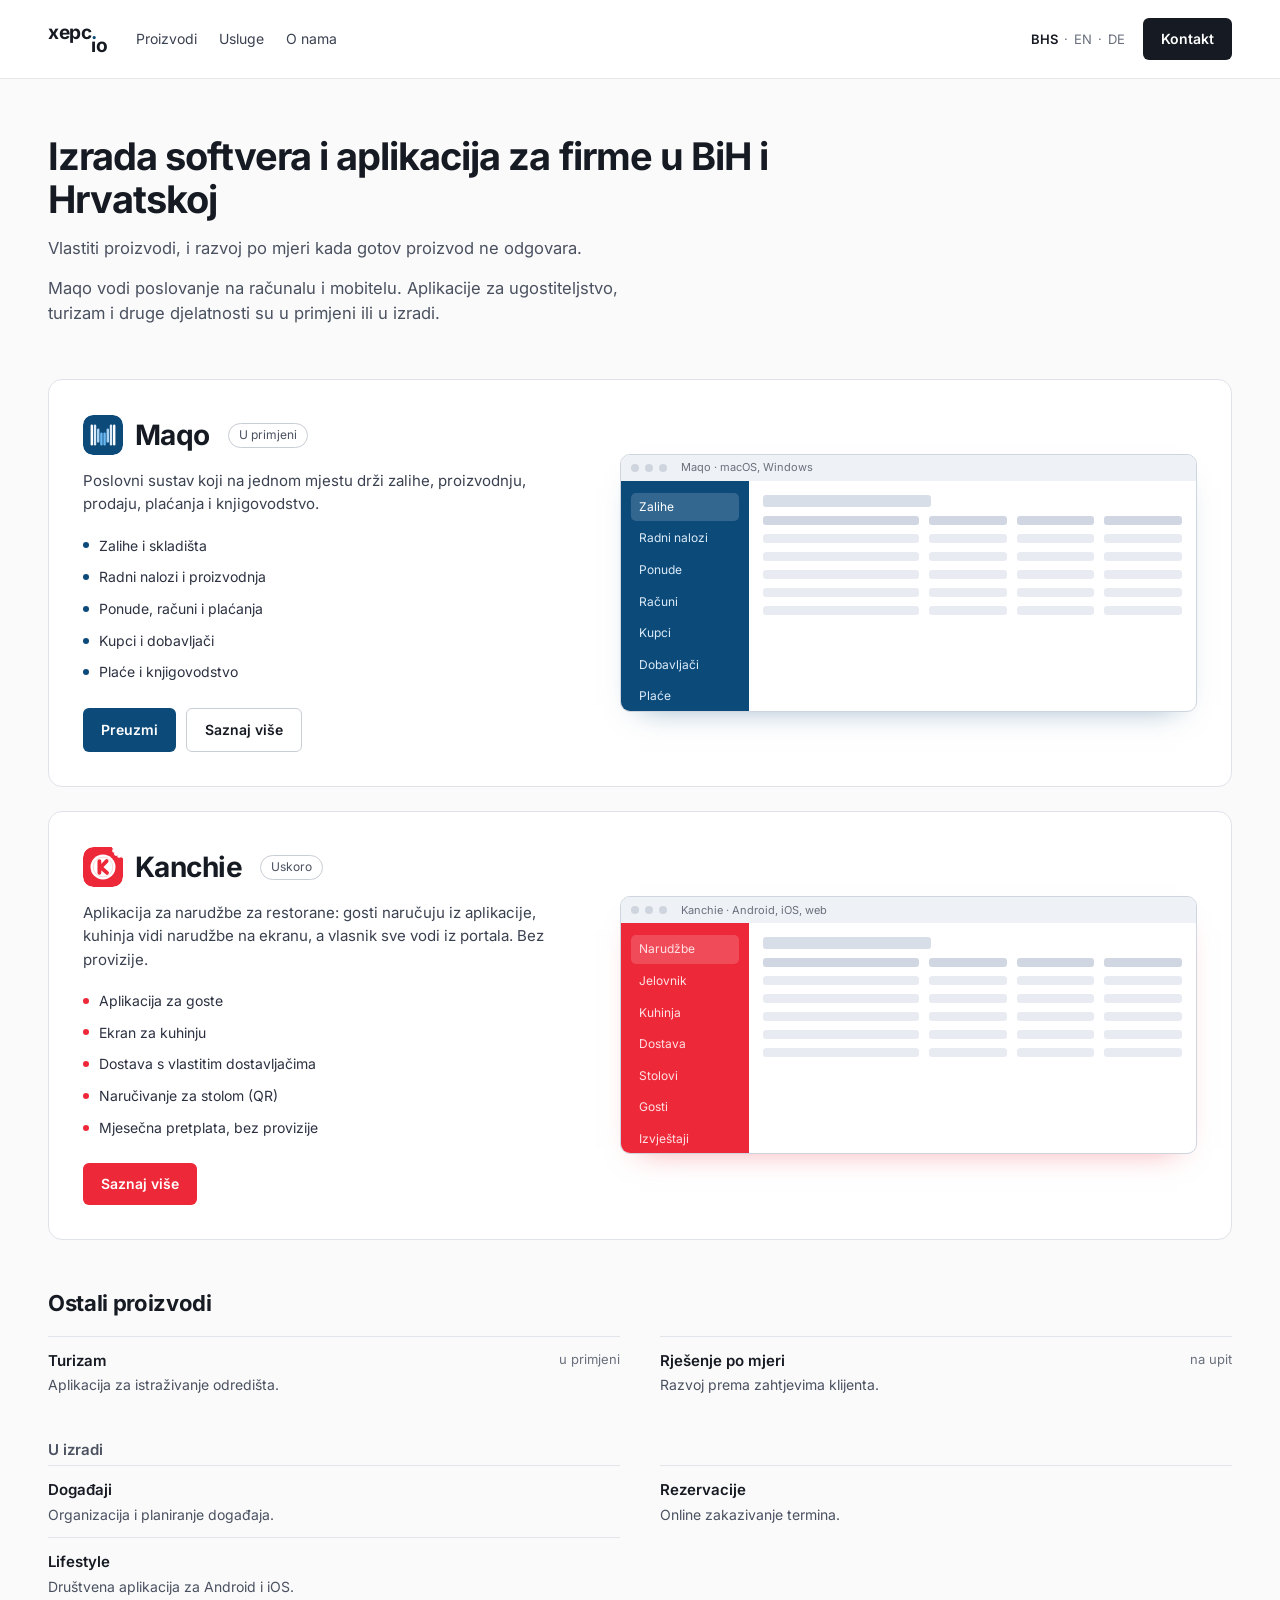
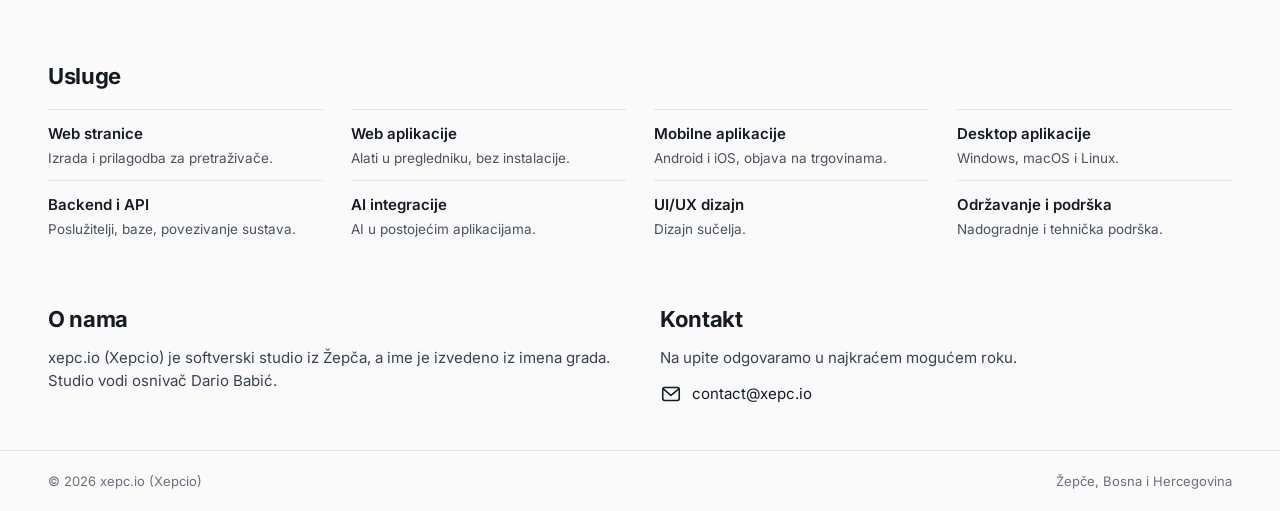
==== commit 9cefd89d: "fix(site): contact sections list only contact@, support@ is for other matters" ====
--- a/index.html
+++ b/index.html
@@ -256,7 +256,7 @@
   </section>
   <section class="v3-two">
     <div id="about"><h2 data-i18n="nav_about">O nama</h2><p data-i18n="about_p1">xepc.io (Xepcio) je softverski studio iz Žepča, a ime je izvedeno iz imena grada. Studio vodi osnivač Dario Babić.</p></div>
-    <div id="contact"><h2 data-i18n="nav_contact">Kontakt</h2><p data-i18n="contact_p">Na upite odgovaramo u najkraćem mogućem roku.</p><ul><li><svg class="mi" aria-hidden="true"><use href="#i-mail"/></svg><a class="nw" href="mailto:contact@xepc.io">contact@xepc.io</a></li><li><svg class="mi" aria-hidden="true"><use href="#i-mail"/></svg><a class="nw" href="mailto:support@xepc.io">support@xepc.io</a></li></ul></div>
+    <div id="contact"><h2 data-i18n="nav_contact">Kontakt</h2><p data-i18n="contact_p">Na upite odgovaramo u najkraćem mogućem roku.</p><ul><li><svg class="mi" aria-hidden="true"><use href="#i-mail"/></svg><a class="nw" href="mailto:contact@xepc.io">contact@xepc.io</a></li></ul></div>
   </section>
 </main>
 <footer class="v3-foot"><span>© 2026 xepc.io (Xepcio)</span><span data-i18n="foot_loc">Žepče, Bosna i Hercegovina</span></footer>
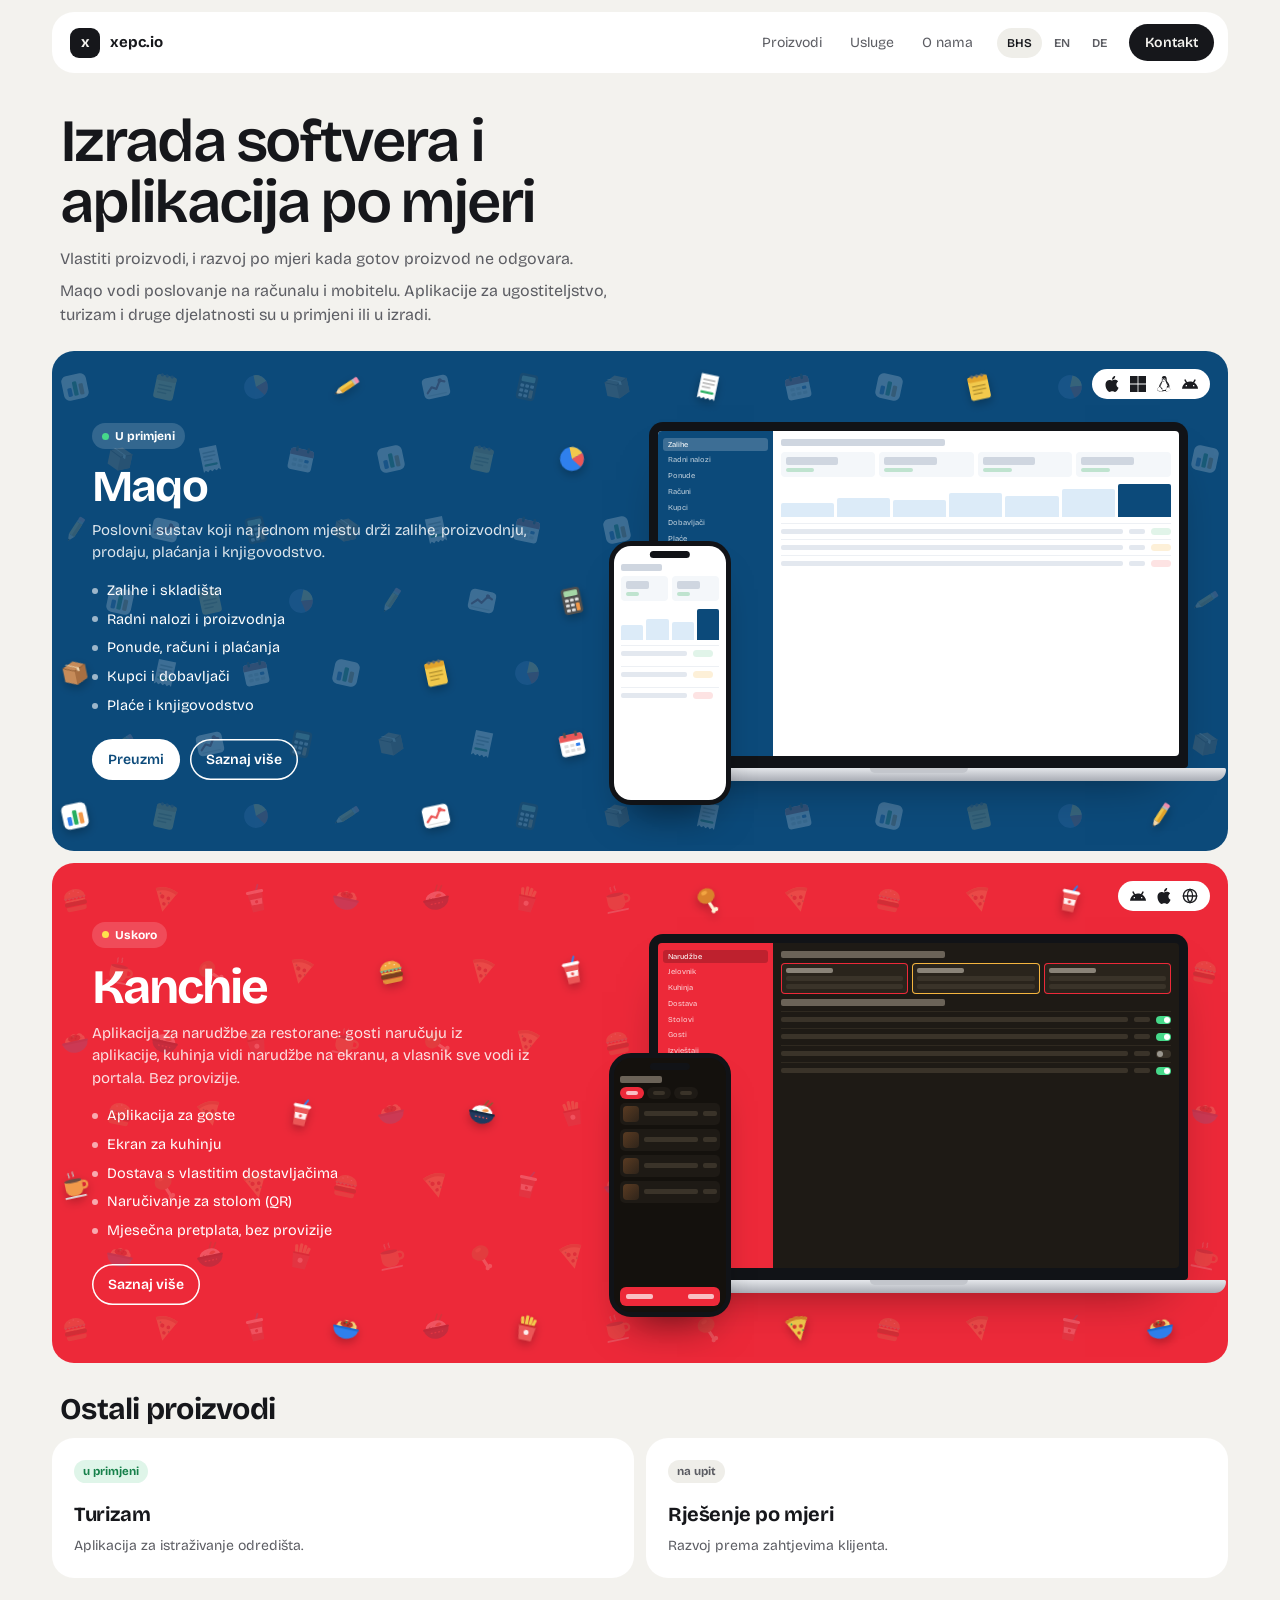
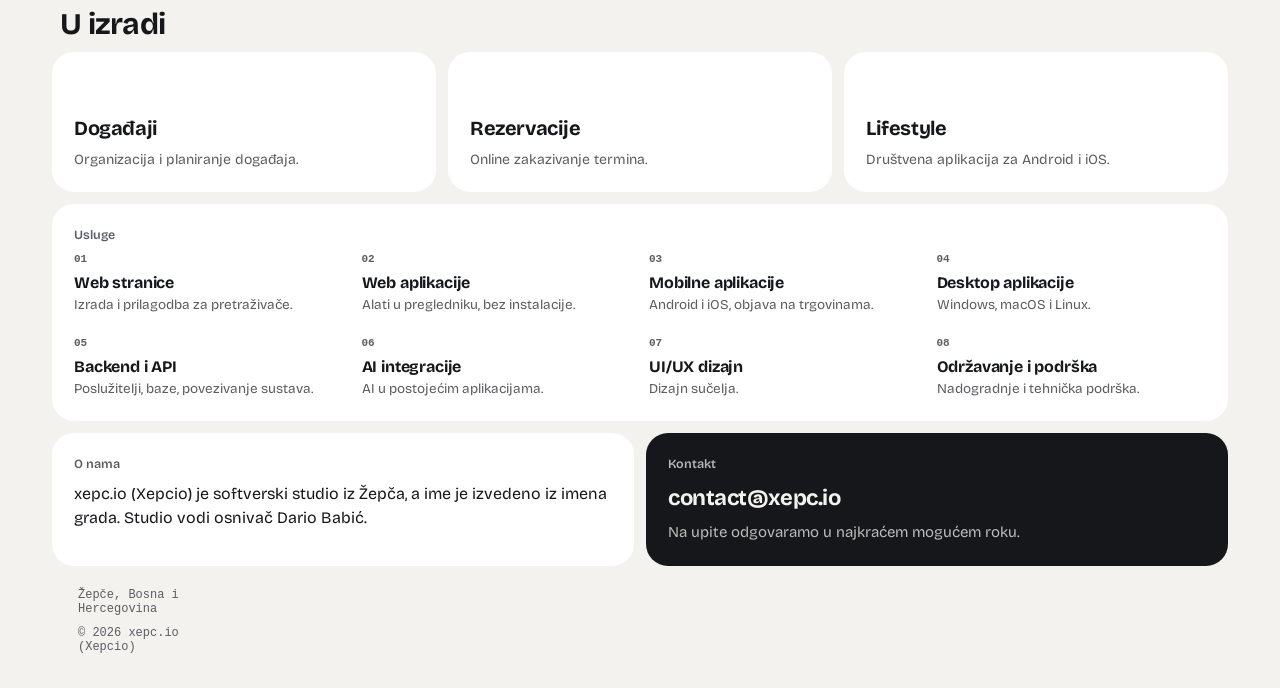
==== commit 49bbc7b8: "feat(home): bento redesign with product tiles and self-hosted Bricolage Grotesque" ====
--- a/index.html
+++ b/index.html
@@ -4,7 +4,7 @@
 <meta charset="utf-8">
 <meta name="viewport" content="width=device-width, initial-scale=1">
 <title>Izrada softvera i aplikacija | xepc.io, Žepče</title>
-<meta name="description" content="Softverski studio iz Žepča. Izrada softvera po mjeri, web stranica, mobilnih aplikacija i AI integracije za firme u BiH i Hrvatskoj. Odgovaramo u najkraćem mogućem roku.">
+<meta name="description" content="Softverski studio iz Žepča. Izrada softvera po mjeri, web stranica, mobilnih aplikacija i AI integracije za firme. Odgovaramo u najkraćem mogućem roku.">
 <link rel="canonical" href="https://xepc.io/">
 <link rel="alternate" hreflang="hr" href="https://xepc.io/">
 <link rel="alternate" hreflang="bs" href="https://xepc.io/">
@@ -22,13 +22,13 @@
 <meta property="og:locale" content="hr_HR">
 <meta property="og:url" content="https://xepc.io/">
 <meta property="og:title" content="Izrada softvera i aplikacija | xepc.io, Žepče">
-<meta property="og:description" content="Softverski studio iz Žepča. Izrada softvera po mjeri, web stranica, mobilnih aplikacija i AI integracije za firme u BiH i Hrvatskoj. Odgovaramo u najkraćem mogućem roku.">
+<meta property="og:description" content="Softverski studio iz Žepča. Izrada softvera po mjeri, web stranica, mobilnih aplikacija i AI integracije za firme. Odgovaramo u najkraćem mogućem roku.">
 <meta property="og:image" content="https://xepc.io/assets/og.png">
 <meta property="og:image:width" content="1200">
 <meta property="og:image:height" content="630">
 <meta name="twitter:card" content="summary_large_image">
 <meta name="twitter:title" content="Izrada softvera i aplikacija | xepc.io, Žepče">
-<meta name="twitter:description" content="Softverski studio iz Žepča. Izrada softvera po mjeri, web stranica, mobilnih aplikacija i AI integracije za firme u BiH i Hrvatskoj. Odgovaramo u najkraćem mogućem roku.">
+<meta name="twitter:description" content="Softverski studio iz Žepča. Izrada softvera po mjeri, web stranica, mobilnih aplikacija i AI integracije za firme. Odgovaramo u najkraćem mogućem roku.">
 <meta name="twitter:image" content="https://xepc.io/assets/og.png">
 <script type="application/ld+json">
 {
@@ -48,7 +48,7 @@
       "logo": "https://xepc.io/assets/icon-512.png",
       "image": "https://xepc.io/assets/og.png",
       "email": "contact@xepc.io",
-      "description": "Izrada softvera po mjeri, web stranica, mobilnih aplikacija i AI integracije za firme u BiH i Hrvatskoj. Vlastiti proizvod: Maqo.",
+      "description": "Izrada softvera po mjeri, web stranica, mobilnih aplikacija i AI integracije za firme. Vlastiti proizvod: Maqo.",
       "address": {
         "@type": "PostalAddress",
         "addressLocality": "Žepče",
@@ -179,92 +179,195 @@
   ]
 }
 </script>
-<link rel="preload" href="assets/fonts/inter-latin-400-normal.woff2" as="font" type="font/woff2" crossorigin>
-<link rel="stylesheet" href="assets/site.css">
+<link rel="preload" href="assets/fonts/bricolage-grotesque-latin-600-normal.woff2" as="font" type="font/woff2" crossorigin>
+<link rel="preload" href="assets/fonts/bricolage-grotesque-latin-400-normal.woff2" as="font" type="font/woff2" crossorigin>
+<link rel="stylesheet" href="assets/home.css">
 </head>
 <body>
 <svg width="0" height="0" style="position:absolute" aria-hidden="true"><defs>
-<symbol id="mark" viewBox="0 0 100 100"><rect width="100" height="100" rx="24" fill="#0C4A7A"/><g stroke-width="6" stroke-linecap="round"><line x1="22" y1="27" x2="22" y2="73" stroke="#FFFFFF"/><line x1="30" y1="27" x2="30" y2="73" stroke="#DCEBF8"/><line x1="38" y1="37" x2="38" y2="66" stroke="#A9D2F3"/><line x1="46" y1="47" x2="46" y2="73" stroke="#6AB6F0"/><line x1="54" y1="47" x2="54" y2="73" stroke="#6AB6F0"/><line x1="62" y1="37" x2="62" y2="66" stroke="#A9D2F3"/><line x1="70" y1="27" x2="70" y2="73" stroke="#DCEBF8"/><line x1="78" y1="27" x2="78" y2="73" stroke="#FFFFFF"/></g></symbol>
-<symbol id="kmark" viewBox="14 14 80 80"><defs><mask id="kmark-bite"><rect x="0" y="0" width="108" height="108" fill="#fff"/><g fill="#000"><circle cx="93" cy="15" r="18"/><circle cx="100.93" cy="31.16" r="3.14"/><circle cx="93.76" cy="32.98" r="3.53"/><circle cx="86.46" cy="31.77" r="3.91"/><circle cx="80.27" cy="27.73" r="4.30"/><circle cx="76.23" cy="21.54" r="3.91"/><circle cx="75.02" cy="14.24" r="3.53"/><circle cx="76.84" cy="7.07" r="3.14"/></g></mask></defs><g mask="url(#kmark-bite)"><rect x="14" y="14" width="80" height="80" rx="21" fill="#ED2939"/></g><circle cx="54" cy="54" r="25" fill="#FFFFFF"/><circle cx="54" cy="54" r="19.7" fill="none" stroke="#ED2939" stroke-opacity=".2" stroke-width="2"/><g transform="translate(54 54) scale(.45) translate(-56 -54)"><path d="M40 28V80M72 28L46 55L74 80" fill="none" stroke="#ED2939" stroke-width="17" stroke-linecap="round" stroke-linejoin="round"/></g></symbol>
 <symbol id="i-menu" viewBox="0 0 24 24"><g fill="none" stroke="currentColor" stroke-width="1.8" stroke-linecap="round"><path d="M4 7h16M4 12h16M4 17h16"/></g></symbol>
-<symbol id="i-mail" viewBox="0 0 24 24"><g fill="none" stroke="currentColor" stroke-width="1.7" stroke-linecap="round" stroke-linejoin="round"><rect x="3" y="5" width="18" height="14" rx="2"/><path d="M3.5 6.5l8.5 7 8.5-7"/></g></symbol>
-</defs></svg>
-<header class="v3-nav" id="top">
-  <a class="v3-logo" href="#top" aria-label="xepc.io">xepc<span class="d">.</span><span class="l2"><span class="h">xepc</span>ıo</span></a>
-  <nav>
-    <a href="#products" data-i18n="nav_products">Proizvodi</a><a href="#services" data-i18n="nav_services">Usluge</a><a href="#about" data-i18n="nav_about">O nama</a>
-  </nav>
-  <div class="r">
+</defs>
+  <symbol id="hx-bars" viewBox="0 0 48 48"><rect x="4" y="4" width="40" height="40" rx="9" fill="#fff"/><rect x="11" y="24" width="7" height="14" rx="2" fill="#2F80ED"/><rect x="20.5" y="15" width="7" height="23" rx="2" fill="#27AE60"/><rect x="30" y="20" width="7" height="18" rx="2" fill="#F2994A"/></symbol>
+  <symbol id="hx-pie" viewBox="0 0 48 48"><circle cx="24" cy="24" r="19" fill="#2F80ED"/><path d="M24 24V5a19 19 0 0 1 18.1 13.2z" fill="#F2C94C"/><path d="M24 24l18.1-5.8A19 19 0 0 1 35 39.4z" fill="#EB5757"/></symbol>
+  <symbol id="hx-line" viewBox="0 0 48 48"><rect x="3" y="7" width="42" height="34" rx="7" fill="#fff"/><path d="M9 36h30" stroke="#E0E0E0" stroke-width="2"/><polyline points="9,31 17,23 24,27 32,15 39,18" fill="none" stroke="#EB5757" stroke-width="3.5" stroke-linecap="round" stroke-linejoin="round"/><circle cx="32" cy="15" r="3.5" fill="#EB5757"/></symbol>
+  <symbol id="hx-note" viewBox="0 0 48 48"><rect x="8" y="6" width="32" height="38" rx="5" fill="#F2C94C"/><rect x="8" y="6" width="32" height="9" rx="4" fill="#E2A42B"/><path d="M14 22h20M14 28h20M14 34h13" stroke="#8a6d1c" stroke-width="2.5" stroke-linecap="round" opacity=".55"/><circle cx="16" cy="6" r="2.6" fill="#6f6f6f"/><circle cx="24" cy="6" r="2.6" fill="#6f6f6f"/><circle cx="32" cy="6" r="2.6" fill="#6f6f6f"/></symbol>
+  <symbol id="hx-pencil" viewBox="0 0 48 48"><g transform="rotate(45 24 24)"><rect x="19" y="1" width="10" height="7" rx="2" fill="#F48FB1"/><rect x="19" y="7" width="10" height="4" fill="#BDBDBD"/><rect x="19" y="11" width="10" height="23" fill="#F2C94C"/><rect x="24" y="11" width="5" height="23" fill="#E2A42B"/><path d="M19 34h10l-5 11z" fill="#F5D7A8"/><path d="M22.3 41.5h3.4L24 45z" fill="#333"/></g></symbol>
+  <symbol id="hx-calc" viewBox="0 0 48 48"><rect x="9" y="3" width="30" height="42" rx="6" fill="#4F4F4F"/><rect x="13" y="7" width="22" height="9" rx="2" fill="#A5D6A7"/><g fill="#E0E0E0"><rect x="13" y="20" width="6" height="5" rx="1.5"/><rect x="21" y="20" width="6" height="5" rx="1.5"/><rect x="13" y="28" width="6" height="5" rx="1.5"/><rect x="21" y="28" width="6" height="5" rx="1.5"/><rect x="13" y="36" width="6" height="5" rx="1.5"/><rect x="21" y="36" width="6" height="5" rx="1.5"/></g><rect x="29" y="20" width="6" height="5" rx="1.5" fill="#E0E0E0"/><rect x="29" y="28" width="6" height="13" rx="1.5" fill="#F2994A"/></symbol>
+  <symbol id="hx-box" viewBox="0 0 48 48"><path d="M24 5l18 8v22l-18 8-18-8V13z" fill="#C68B59"/><path d="M24 21l18-8v22l-18 8z" fill="#A86F42"/><path d="M6 13l18 8 18-8" fill="none" stroke="#8a5a33" stroke-width="1.5"/><path d="M14 8.6l18 8v6l-4-1.8v-4.4L10 8.4z" fill="#EFD9B4"/></symbol>
+  <symbol id="hx-receipt" viewBox="0 0 48 48"><path d="M10 4h28v40l-3.5-3-3.5 3-3.5-3-3.5 3-3.5-3-3.5 3-3.5-3-3.5 3z" fill="#fff"/><path d="M15 13h18M15 19h18M15 25h12" stroke="#BDBDBD" stroke-width="2.5" stroke-linecap="round"/><path d="M15 33h18" stroke="#27AE60" stroke-width="3.5" stroke-linecap="round"/></symbol>
+  <symbol id="hx-cal" viewBox="0 0 48 48"><rect x="5" y="8" width="38" height="35" rx="6" fill="#fff"/><path d="M5 14a6 6 0 0 1 6-6h26a6 6 0 0 1 6 6v5H5z" fill="#EB5757"/><rect x="13" y="4" width="4" height="9" rx="2" fill="#4F4F4F"/><rect x="31" y="4" width="4" height="9" rx="2" fill="#4F4F4F"/><g fill="#E0E0E0"><rect x="11" y="24" width="7" height="5" rx="1.5"/><rect x="20.5" y="24" width="7" height="5" rx="1.5"/><rect x="11" y="32" width="7" height="5" rx="1.5"/><rect x="30" y="32" width="7" height="5" rx="1.5"/></g><rect x="30" y="24" width="7" height="5" rx="1.5" fill="#2F80ED"/><rect x="20.5" y="32" width="7" height="5" rx="1.5" fill="#E0E0E0"/></symbol>
+  <symbol id="hx-burger" viewBox="0 0 48 48"><path d="M7 21A17 13 0 0 1 41 21z" fill="#F2A541"/><g fill="#FFF3D6"><ellipse cx="17" cy="14" rx="1.3" ry=".8"/><ellipse cx="24" cy="11" rx="1.3" ry=".8"/><ellipse cx="31" cy="15" rx="1.3" ry=".8"/></g><path d="M6 21h36l-3 4-3-3-3 3-3-3-3 3-3-3-3 3-3-3-3 3-3-3-3 3z" fill="#6FCF97"/><path d="M8 25h32v3H30l-4 5-3-5H8z" fill="#F2C94C"/><rect x="6" y="28" width="36" height="7" rx="3.5" fill="#7B3F1E"/><path d="M8 36h32v2a5 5 0 0 1-5 5H13a5 5 0 0 1-5-5z" fill="#E2913A"/></symbol>
+  <symbol id="hx-pizza" viewBox="0 0 48 48"><path d="M24 45L6 10A40 40 0 0 1 42 10z" fill="#F2C94C"/><path d="M6 10A40 40 0 0 1 42 10l-2.3 4.3a35 35 0 0 0-31.4 0z" fill="#D9822B"/><g fill="#D63A2F"><circle cx="19" cy="21" r="3.4"/><circle cx="29" cy="22" r="3"/><circle cx="24" cy="32" r="2.8"/></g><circle cx="15" cy="16.5" r="1.5" fill="#27AE60"/><circle cx="31" cy="29" r="1.4" fill="#27AE60"/></symbol>
+  <symbol id="hx-drink" viewBox="0 0 48 48"><path d="M26 12l5-10" stroke="#2F80ED" stroke-width="3" stroke-linecap="round"/><path d="M12 14h24l-3 30H15z" fill="#EB5757"/><rect x="10" y="10" width="28" height="5" rx="2.5" fill="#fff"/><path d="M14.4 24h19.2l-1 9H15.4z" fill="#fff" opacity=".92"/><circle cx="24" cy="28.5" r="2.6" fill="#EB5757"/></symbol>
+  <symbol id="hx-pasta" viewBox="0 0 48 48"><path d="M8 24c1-7 5-11 9-8 3-6 8-6 11-2 4-4 9-2 10 2 3 1 3 5 2 8z" fill="#F2D27A"/><path d="M12 19c3-2 5 2 8 0s5 2 8 0 5 2 8 0" fill="none" stroke="#E2B84F" stroke-width="1.6"/><ellipse cx="24" cy="18" rx="10" ry="5.5" fill="#C0392B"/><g fill="#7B2E1E"><circle cx="20" cy="17" r="1.8"/><circle cx="26" cy="19" r="1.6"/><circle cx="28" cy="16" r="1.3"/></g><circle cx="23" cy="15" r="1.3" fill="#27AE60"/><path d="M4 24A20 17 0 0 0 44 24z" fill="#2F80ED"/><rect x="3" y="22.5" width="42" height="3.5" rx="1.75" fill="#1C6CD1"/></symbol>
+  <symbol id="hx-rice" viewBox="0 0 48 48"><path d="M30 3L20 22M37 5L25 23" stroke="#8D5A35" stroke-width="2.6" stroke-linecap="round"/><path d="M7 24A17 12 0 0 1 41 24z" fill="#fff"/><g fill="#E6E6E6"><ellipse cx="16" cy="20" rx="1.4" ry=".8"/><ellipse cx="22" cy="17" rx="1.4" ry=".8"/><ellipse cx="33" cy="20" rx="1.4" ry=".8"/></g><path d="M23 21c2-5 9-6 11-2-3 3-7 3-11 2z" fill="#F2994A"/><circle cx="14" cy="22" r="1.5" fill="#27AE60"/><circle cx="19" cy="23" r="1.2" fill="#27AE60"/><path d="M4 24A20 17 0 0 0 44 24z" fill="#1F3A5F"/><rect x="3" y="22.5" width="42" height="3.5" rx="1.75" fill="#152A45"/><path d="M14 31h20" stroke="#EB5757" stroke-width="2" stroke-dasharray="3 3"/></symbol>
+  <symbol id="hx-fries" viewBox="0 0 48 48"><g fill="#F2C94C"><rect x="13" y="7" width="5" height="22" rx="2" transform="rotate(-10 15 18)"/><rect x="19" y="4" width="5" height="24" rx="2"/><rect x="25" y="5" width="5" height="23" rx="2" transform="rotate(6 27 16)"/><rect x="30" y="8" width="5" height="20" rx="2" transform="rotate(14 32 18)"/></g><path d="M10 20h28l-4 24H14z" fill="#EB5757"/><path d="M10.5 20h27" stroke="#C62828" stroke-width="3"/><circle cx="24" cy="31" r="4" fill="#fff" opacity=".9"/></symbol>
+  <symbol id="hx-coffee" viewBox="0 0 48 48"><path d="M17 4c-2 3 2 4 0 7M24 3c-2 3 2 4 0 7" stroke="#BDBDBD" stroke-width="2" stroke-linecap="round" fill="none"/><path d="M35 20h3a5.5 5.5 0 0 1 0 11h-3" fill="none" stroke="#F2994A" stroke-width="3.6"/><path d="M8 17h28v13a11 11 0 0 1-11 11h-6A11 11 0 0 1 8 30z" fill="#F2994A"/><ellipse cx="22" cy="17" rx="14" ry="3" fill="#6D4C41"/><path d="M6 43h32" stroke="#E0E0E0" stroke-width="3" stroke-linecap="round"/></symbol>
+  <symbol id="hx-drum" viewBox="0 0 48 48"><path d="M27 29l10 10" stroke="#FFF3D6" stroke-width="5" stroke-linecap="round"/><circle cx="40" cy="37" r="3.4" fill="#FFF3D6"/><circle cx="37" cy="41" r="3.4" fill="#FFF3D6"/><ellipse cx="20" cy="20" rx="14" ry="12" fill="#D9822B" transform="rotate(-40 20 20)"/><ellipse cx="16" cy="16" rx="5" ry="3" fill="#F2A541" transform="rotate(-40 16 16)"/></symbol>
+  <symbol id="hx-p-apple" viewBox="0 0 24 24"><path d="M12.152 6.896c-.948 0-2.415-1.078-3.96-1.04-2.04.027-3.91 1.183-4.961 3.014-2.117 3.675-.546 9.103 1.519 12.09 1.013 1.454 2.208 3.09 3.792 3.039 1.52-.065 2.09-.987 3.935-.987 1.831 0 2.35.987 3.96.948 1.637-.026 2.676-1.48 3.676-2.948 1.156-1.688 1.636-3.325 1.662-3.415-.039-.013-3.182-1.221-3.22-4.857-.026-3.04 2.48-4.494 2.597-4.559-1.429-2.09-3.623-2.324-4.39-2.376-2-.156-3.675 1.09-4.61 1.09zM15.53 3.83c.843-1.012 1.4-2.427 1.245-3.83-1.207.052-2.662.805-3.532 1.818-.78.896-1.454 2.338-1.273 3.714 1.338.104 2.715-.688 3.559-1.701"/></symbol>
+  <symbol id="hx-p-win" viewBox="0 0 24 24"><path d="M0 0h11.377v11.372H0zm12.623 0H24v11.372H12.623zM0 12.623h11.377V24H0zm12.623 0H24V24H12.623z"/></symbol>
+  <symbol id="hx-p-linux" viewBox="0 0 24 24"><path d="M12.504 0c-.155 0-.315.008-.48.021-4.226.333-3.105 4.807-3.17 6.298-.076 1.092-.3 1.953-1.05 3.02-.885 1.051-2.127 2.75-2.716 4.521-.278.832-.41 1.684-.287 2.489a.424.424 0 00-.11.135c-.26.268-.45.6-.663.839-.199.199-.485.267-.797.4-.313.136-.658.269-.864.68-.09.189-.136.394-.132.602 0 .199.027.4.055.536.058.399.116.728.04.97-.249.68-.28 1.145-.106 1.484.174.334.535.47.94.601.81.2 1.91.135 2.774.6.926.466 1.866.67 2.616.47.526-.116.97-.464 1.208-.946.587-.003 1.23-.269 2.26-.334.699-.058 1.574.267 2.577.2.025.134.063.198.114.333l.003.003c.391.778 1.113 1.132 1.884 1.071.771-.06 1.592-.536 2.257-1.306.631-.765 1.683-1.084 2.378-1.503.348-.199.629-.469.649-.853.023-.4-.2-.811-.714-1.376v-.097l-.003-.003c-.17-.2-.25-.535-.338-.926-.085-.401-.182-.786-.492-1.046h-.003c-.059-.054-.123-.067-.188-.135a.357.357 0 00-.19-.064c.431-1.278.264-2.55-.173-3.694-.533-1.41-1.465-2.638-2.175-3.483-.796-1.005-1.576-1.957-1.56-3.368.026-2.152.236-6.133-3.544-6.139zm.529 3.405h.013c.213 0 .396.062.584.198.19.135.33.332.438.533.105.259.158.459.166.724 0-.02.006-.04.006-.06v.105a.086.086 0 01-.004-.021l-.004-.024a1.807 1.807 0 01-.15.706.953.953 0 01-.213.335.71.71 0 00-.088-.042c-.104-.045-.198-.064-.284-.133a1.312 1.312 0 00-.22-.066c.05-.06.146-.133.183-.198.053-.128.082-.264.088-.402v-.02a1.21 1.21 0 00-.061-.4c-.045-.134-.101-.2-.183-.333-.084-.066-.167-.132-.267-.132h-.016c-.093 0-.176.03-.262.132a.8.8 0 00-.205.334 1.18 1.18 0 00-.09.4v.019c.002.089.008.179.02.267-.193-.067-.438-.135-.607-.202a1.635 1.635 0 01-.018-.2v-.02a1.772 1.772 0 01.15-.768c.082-.22.232-.406.43-.533a.985.985 0 01.594-.2zm-2.962.059h.036c.142 0 .27.048.399.135.146.129.264.288.344.465.09.199.14.4.153.667v.004c.007.134.006.2-.002.266v.08c-.03.007-.056.018-.083.024-.152.055-.274.135-.393.2.012-.09.013-.18.003-.267v-.015c-.012-.133-.04-.2-.082-.333a.613.613 0 00-.166-.267.248.248 0 00-.183-.064h-.021c-.071.006-.13.04-.186.132a.552.552 0 00-.12.27.944.944 0 00-.023.33v.015c.012.135.037.2.08.334.046.134.098.2.166.268.01.009.02.018.034.024-.07.057-.117.07-.176.136a.304.304 0 01-.131.068 2.62 2.62 0 01-.275-.402 1.772 1.772 0 01-.155-.667 1.759 1.759 0 01.08-.668 1.43 1.43 0 01.283-.535c.128-.133.26-.2.418-.2zm1.37 1.706c.332 0 .733.065 1.216.399.293.2.523.269 1.052.468h.003c.255.136.405.266.478.399v-.131a.571.571 0 01.016.47c-.123.31-.516.643-1.063.842v.002c-.268.135-.501.333-.775.465-.276.135-.588.292-1.012.267a1.139 1.139 0 01-.448-.067 3.566 3.566 0 01-.322-.198c-.195-.135-.363-.332-.612-.465v-.005h-.005c-.4-.246-.616-.512-.686-.71-.07-.268-.005-.47.193-.6.224-.135.38-.271.483-.336.104-.074.143-.102.176-.131h.002v-.003c.169-.202.436-.47.839-.601.139-.036.294-.065.466-.065zm2.8 2.142c.358 1.417 1.196 3.475 1.735 4.473.286.534.855 1.659 1.102 3.024.156-.005.33.018.513.064.646-1.671-.546-3.467-1.089-3.966-.22-.2-.232-.335-.123-.335.59.534 1.365 1.572 1.646 2.757.13.535.16 1.104.021 1.67.067.028.135.06.205.067 1.032.534 1.413.938 1.23 1.537v-.043c-.06-.003-.12 0-.18 0h-.016c.151-.467-.182-.825-1.065-1.224-.915-.4-1.646-.336-1.77.465-.008.043-.013.066-.018.135-.068.023-.139.053-.209.064-.43.268-.662.669-.793 1.187-.13.533-.17 1.156-.205 1.869v.003c-.02.334-.17.838-.319 1.35-1.5 1.072-3.58 1.538-5.348.334a2.645 2.645 0 00-.402-.533 1.45 1.45 0 00-.275-.333c.182 0 .338-.03.465-.067a.615.615 0 00.314-.334c.108-.267 0-.697-.345-1.163-.345-.467-.931-.995-1.788-1.521-.63-.4-.986-.87-1.15-1.396-.165-.534-.143-1.085-.015-1.645.245-1.07.873-2.11 1.274-2.763.107-.065.037.135-.408.974-.396.751-1.14 2.497-.122 3.854a8.123 8.123 0 01.647-2.876c.564-1.278 1.743-3.504 1.836-5.268.048.036.217.135.289.202.218.133.38.333.59.465.21.201.477.335.876.335.039.003.075.006.11.006.412 0 .73-.134.997-.268.29-.134.52-.334.74-.4h.005c.467-.135.835-.402 1.044-.7zm2.185 8.958c.037.6.343 1.245.882 1.377.588.134 1.434-.333 1.791-.765l.211-.01c.315-.007.577.01.847.268l.003.003c.208.199.305.53.391.876.085.4.154.78.409 1.066.486.527.645.906.636 1.14l.003-.007v.018l-.003-.012c-.015.262-.185.396-.498.595-.63.401-1.746.712-2.457 1.57-.618.737-1.37 1.14-2.036 1.191-.664.053-1.237-.2-1.574-.898l-.005-.003c-.21-.4-.12-1.025.056-1.69.176-.668.428-1.344.463-1.897.037-.714.076-1.335.195-1.814.12-.465.308-.797.641-.984l.045-.022zm-10.814.049h.01c.053 0 .105.005.157.014.376.055.706.333 1.023.752l.91 1.664.003.003c.243.533.754 1.064 1.189 1.637.434.598.77 1.131.729 1.57v.006c-.057.744-.48 1.148-1.125 1.294-.645.135-1.52.002-2.395-.464-.968-.536-2.118-.469-2.857-.602-.369-.066-.61-.2-.723-.4-.11-.2-.113-.602.123-1.23v-.004l.002-.003c.117-.334.03-.752-.027-1.118-.055-.401-.083-.71.043-.94.16-.334.396-.4.69-.533.294-.135.64-.202.915-.47h.002v-.002c.256-.268.445-.601.668-.838.19-.201.38-.336.663-.336zm7.159-9.074c-.435.201-.945.535-1.488.535-.542 0-.97-.267-1.28-.466-.154-.134-.28-.268-.373-.335-.164-.134-.144-.333-.074-.333.109.016.129.134.199.2.096.066.215.2.36.333.292.2.68.467 1.167.467.485 0 1.053-.267 1.398-.466.195-.135.445-.334.648-.467.156-.136.149-.267.279-.267.128.016.034.134-.147.332a8.097 8.097 0 01-.69.468zm-1.082-1.583V5.64c-.006-.02.013-.042.029-.05.074-.043.18-.027.26.004.063 0 .16.067.15.135-.006.049-.085.066-.135.066-.055 0-.092-.043-.141-.068-.052-.018-.146-.008-.163-.065zm-.551 0c-.02.058-.113.049-.166.066-.047.025-.086.068-.14.068-.05 0-.13-.02-.136-.068-.01-.066.088-.133.15-.133.08-.031.184-.047.259-.005.019.009.036.03.03.05v.02h.003z"/></symbol>
+  <symbol id="hx-p-android" viewBox="0 0 24 24"><path d="M18.4395 5.5586c-.675 1.1664-1.352 2.3318-2.0274 3.498-.0366-.0155-.0742-.0286-.1113-.043-1.8249-.6957-3.484-.8-4.42-.787-1.8551.0185-3.3544.4643-4.2597.8203-.084-.1494-1.7526-3.021-2.0215-3.4864a1.1451 1.1451 0 0 0-.1406-.1914c-.3312-.364-.9054-.4859-1.379-.203-.475.282-.7136.9361-.3886 1.5019 1.9466 3.3696-.0966-.2158 1.9473 3.3593.0172.031-.4946.2642-1.3926 1.0177C2.8987 12.176.452 14.772 0 18.9902h24c-.119-1.1108-.3686-2.099-.7461-3.0683-.7438-1.9118-1.8435-3.2928-2.7402-4.1836a12.1048 12.1048 0 0 0-2.1309-1.6875c.6594-1.122 1.312-2.2559 1.9649-3.3848.2077-.3615.1886-.7956-.0079-1.1191a1.1001 1.1001 0 0 0-.8515-.5332c-.5225-.0536-.9392.3128-1.0488.5449zm-.0391 8.461c.3944.5926.324 1.3306-.1563 1.6503-.4799.3197-1.188.0985-1.582-.4941-.3944-.5927-.324-1.3307.1563-1.6504.4727-.315 1.1812-.1086 1.582.4941zM7.207 13.5273c.4803.3197.5506 1.0577.1563 1.6504-.394.5926-1.1038.8138-1.584.4941-.48-.3197-.5503-1.0577-.1563-1.6504.4008-.6021 1.1087-.8106 1.584-.4941z"/></symbol>
+  <symbol id="hx-p-web" viewBox="0 0 24 24"><g fill="none" stroke="currentColor" stroke-width="2" stroke-linecap="round" stroke-linejoin="round"><circle cx="12" cy="12" r="10"/><path d="M12 2a14.5 14.5 0 0 0 0 20 14.5 14.5 0 0 0 0-20"/><path d="M2 12h20"/></g></symbol>
+</svg>
+<div class="shell">
+<div class="grid">
+  <header class="t hd" id="top">
+    <a class="brand" href="#top" aria-label="xepc.io"><span class="lg">x</span>xepc.io</a>
+    <span class="sp"></span>
+    <nav>
+      <a href="#products" data-i18n="nav_products">Proizvodi</a><a href="#services" data-i18n="nav_services">Usluge</a><a href="#about" data-i18n="nav_about">O nama</a>
+    </nav>
     <div class="langs" role="group" aria-label="Jezik"><a class="lang-opt on" data-l="hr" href="/" hreflang="hr">BHS</a><span aria-hidden="true">·</span><a class="lang-opt" data-l="en" href="/en" hreflang="en">EN</a><span aria-hidden="true">·</span><a class="lang-opt" data-l="de" href="/de" hreflang="de">DE</a></div>
-    <a class="v3-btn" href="#contact" data-i18n="nav_contact">Kontakt</a>
-  </div>
-  <button class="v3-menu" id="menuBtn" type="button" aria-expanded="false"><svg class="mi" aria-hidden="true"><use href="#i-menu"/></svg><span data-i18n="nav_menu">Izbornik</span></button>
-</header>
+    <a class="btn" href="#contact" data-i18n="nav_contact">Kontakt</a>
+    <button class="menu" id="menuBtn" type="button" aria-expanded="false"><svg aria-hidden="true"><use href="#i-menu"/></svg><span data-i18n="nav_menu">Izbornik</span></button>
+  </header>
 <main>
-  <section class="v3-hero">
-    <h1 data-i18n="hero_h1">Izrada softvera i aplikacija za firme u BiH i Hrvatskoj</h1>
+  <section class="t w6 intro">
+    <h1 data-i18n="hero_h1">Izrada softvera i aplikacija po mjeri</h1>
     <p data-i18n="hero_lead">Vlastiti proizvodi, i razvoj po mjeri kada gotov proizvod ne odgovara.</p>
     <p data-i18n="hero_p">Maqo vodi poslovanje na računalu i mobitelu. Aplikacije za ugostiteljstvo, turizam i druge djelatnosti su u primjeni ili u izradi.</p>
   </section>
-  <section class="v3-flag" id="maqo">
+  <section class="t w6 acc tm prod hx" id="products" data-p="m">
+    <span class="anchor" id="maqo"></span>
+    <div class="hx-deco" aria-hidden="true"><div class="hx-pat"></div></div>
     <div>
-      <div class="hd"><svg aria-hidden="true"><use href="#mark"/></svg><h2>Maqo</h2><span class="pill" data-i18n="maqo_pill">U primjeni</span></div>
+      <span class="pill"><i></i><span data-i18n="maqo_pill">U primjeni</span></span>
+      <h2>Maqo</h2>
       <p data-i18n="maqo_d">Poslovni sustav koji na jednom mjestu drži zalihe, proizvodnju, prodaju, plaćanja i knjigovodstvo.</p>
-      <ul><li><i></i><span data-i18n="maqo_l1">Zalihe i skladišta</span></li><li><i></i><span data-i18n="maqo_l2">Radni nalozi i proizvodnja</span></li><li><i></i><span data-i18n="maqo_l3">Ponude, računi i plaćanja</span></li><li><i></i><span data-i18n="maqo_l4">Kupci i dobavljači</span></li><li><i></i><span data-i18n="maqo_l5">Plaće i knjigovodstvo</span></li></ul>
-      <div class="btns"><a class="v3-btn a" href="https://maqo.xepc.io/#download" data-i18n="maqo_dl">Preuzmi</a><a class="v3-btn o" href="https://maqo.xepc.io/" data-i18n="maqo_more">Saznaj više</a></div>
-    </div>
-    <div class="v3-win" aria-hidden="true"><div class="bar"><i></i><i></i><i></i><span>Maqo · macOS, Windows</span></div>
-      <div class="bd"><div class="sb"><span class="on" data-i18n="win_stock">Zalihe</span><span data-i18n="win_orders">Radni nalozi</span><span data-i18n="win_quotes">Ponude</span><span data-i18n="win_invoices">Računi</span><span data-i18n="win_customers">Kupci</span><span data-i18n="win_suppliers">Dobavljači</span><span data-i18n="win_payroll">Plaće</span></div>
-      <div class="mn"><div class="t"></div><div class="r h"><s></s><s></s><s></s><s></s></div><div class="r"><s></s><s></s><s></s><s></s></div><div class="r"><s></s><s></s><s></s><s></s></div><div class="r"><s></s><s></s><s></s><s></s></div><div class="r"><s></s><s></s><s></s><s></s></div><div class="r"><s></s><s></s><s></s><s></s></div></div></div></div>
+      <ul><li><span data-i18n="maqo_l1">Zalihe i skladišta</span></li><li><span data-i18n="maqo_l2">Radni nalozi i proizvodnja</span></li><li><span data-i18n="maqo_l3">Ponude, računi i plaćanja</span></li><li><span data-i18n="maqo_l4">Kupci i dobavljači</span></li><li><span data-i18n="maqo_l5">Plaće i knjigovodstvo</span></li></ul>
+      <div class="ctas"><a class="btn" href="https://maqo.xepc.io/#download" data-i18n="maqo_dl">Preuzmi</a><a class="btn gh" href="https://maqo.xepc.io/" data-i18n="maqo_more">Saznaj više</a></div>
+    </div>
+    <div class="hx-dev" aria-hidden="true">
+      <div class="hx-lap"><div class="hx-scr"><div><div class="hx-ms">
+        <div class="hx-sd"><em class="hx-on" data-i18n="win_stock">Zalihe</em><em data-i18n="win_orders">Radni nalozi</em><em data-i18n="win_quotes">Ponude</em><em data-i18n="win_invoices">Računi</em><em data-i18n="win_customers">Kupci</em><em data-i18n="win_suppliers">Dobavljači</em><em data-i18n="win_payroll">Plaće</em></div>
+        <div class="hx-mn"><s class="hx-t"></s>
+          <div class="hx-kp"><div><s class="hx-v"></s><s class="hx-d"></s></div><div><s class="hx-v"></s><s class="hx-d"></s></div><div><s class="hx-v"></s><s class="hx-d"></s></div><div><s class="hx-v"></s><s class="hx-d"></s></div></div>
+          <div class="hx-br"><i style="height:40%"></i><i style="height:55%"></i><i style="height:48%"></i><i style="height:70%"></i><i style="height:62%"></i><i style="height:80%"></i><i class="hx-on" style="height:95%"></i></div>
+          <div><div class="hx-tr"><s></s><s class="hx-n"></s><i class="hx-st hx-ok"></i></div><div class="hx-tr"><s></s><s class="hx-n"></s><i class="hx-st hx-lo"></i></div><div class="hx-tr"><s></s><s class="hx-n"></s><i class="hx-st hx-no"></i></div></div>
+        </div></div></div></div><div class="hx-base"></div></div>
+      <div class="hx-ph"><span class="hx-nt"></span><div class="hx-mp"><s class="hx-t"></s><div class="hx-kp"><div><s class="hx-v"></s><s class="hx-d"></s></div><div><s class="hx-v"></s><s class="hx-d"></s></div></div><div class="hx-br"><i style="height:45%"></i><i style="height:60%"></i><i style="height:52%"></i><i class="hx-on" style="height:90%"></i></div><div class="hx-tr"><s></s><i class="hx-st hx-ok"></i></div><div class="hx-tr"><s></s><i class="hx-st hx-lo"></i></div><div class="hx-tr"><s></s><i class="hx-st hx-no"></i></div></div></div>
+    </div>
+    <div class="hx-plats hx-tr-pill" aria-hidden="true"><span><svg><use href="#hx-p-apple"/></svg></span><span><svg><use href="#hx-p-win"/></svg></span><span><svg><use href="#hx-p-linux"/></svg></span><span><svg><use href="#hx-p-android"/></svg></span></div>
   </section>
-  <section class="v3-flag k" id="kanchie">
+  <section class="t w6 acc tk prod hx" id="kanchie" data-p="k">
+    <div class="hx-deco" aria-hidden="true"><div class="hx-pat"></div></div>
     <div>
-      <div class="hd"><svg aria-hidden="true"><use href="#kmark"/></svg><h2>Kanchie</h2><span class="pill" data-i18n="kanchie_pill">Uskoro</span></div>
+      <span class="pill soon"><i></i><span data-i18n="kanchie_pill">Uskoro</span></span>
+      <h2>Kanchie</h2>
       <p data-i18n="kanchie_d">Aplikacija za narudžbe za restorane: gosti naručuju iz aplikacije, kuhinja vidi narudžbe na ekranu, a vlasnik sve vodi iz portala. Bez provizije.</p>
-      <ul><li><i></i><span data-i18n="kanchie_l1">Aplikacija za goste</span></li><li><i></i><span data-i18n="kanchie_l2">Ekran za kuhinju</span></li><li><i></i><span data-i18n="kanchie_l3">Dostava s vlastitim dostavljačima</span></li><li><i></i><span data-i18n="kanchie_l4">Naručivanje za stolom (QR)</span></li><li><i></i><span data-i18n="kanchie_l5">Mjesečna pretplata, bez provizije</span></li></ul>
-      <div class="btns"><a class="v3-btn a" href="https://getkanchie.xepc.io/" data-i18n="kanchie_more">Saznaj više</a></div>
-    </div>
-    <div class="v3-win" aria-hidden="true"><div class="bar"><i></i><i></i><i></i><span>Kanchie · Android, iOS, web</span></div>
-      <div class="bd"><div class="sb"><span class="on" data-i18n="kwin_orders">Narudžbe</span><span data-i18n="kwin_menu">Jelovnik</span><span data-i18n="kwin_kitchen">Kuhinja</span><span data-i18n="kwin_delivery">Dostava</span><span data-i18n="kwin_tables">Stolovi</span><span data-i18n="kwin_guests">Gosti</span><span data-i18n="kwin_reports">Izvještaji</span></div>
-      <div class="mn"><div class="t"></div><div class="r h"><s></s><s></s><s></s><s></s></div><div class="r"><s></s><s></s><s></s><s></s></div><div class="r"><s></s><s></s><s></s><s></s></div><div class="r"><s></s><s></s><s></s><s></s></div><div class="r"><s></s><s></s><s></s><s></s></div><div class="r"><s></s><s></s><s></s><s></s></div></div></div></div>
+      <ul><li><span data-i18n="kanchie_l1">Aplikacija za goste</span></li><li><span data-i18n="kanchie_l2">Ekran za kuhinju</span></li><li><span data-i18n="kanchie_l3">Dostava s vlastitim dostavljačima</span></li><li><span data-i18n="kanchie_l4">Naručivanje za stolom (QR)</span></li><li><span data-i18n="kanchie_l5">Mjesečna pretplata, bez provizije</span></li></ul>
+      <div class="ctas"><a class="btn gh" href="https://getkanchie.xepc.io/" data-i18n="kanchie_more">Saznaj više</a></div>
+    </div>
+    <div class="hx-dev" aria-hidden="true">
+      <div class="hx-lap"><div class="hx-scr"><div><div class="hx-ks">
+        <div class="hx-sd"><em class="hx-on" data-i18n="kwin_orders">Narudžbe</em><em data-i18n="kwin_menu">Jelovnik</em><em data-i18n="kwin_kitchen">Kuhinja</em><em data-i18n="kwin_delivery">Dostava</em><em data-i18n="kwin_tables">Stolovi</em><em data-i18n="kwin_guests">Gosti</em><em data-i18n="kwin_reports">Izvještaji</em></div>
+        <div class="hx-mn"><s class="hx-t"></s>
+          <div class="hx-kd"><div><s class="hx-hd"></s><s></s><s></s></div><div class="hx-r"><s class="hx-hd"></s><s></s><s></s></div><div><s class="hx-hd"></s><s></s><s></s></div></div>
+          <s class="hx-t"></s>
+          <div><div class="hx-tr"><s></s><s class="hx-n"></s><span class="hx-sw hx-on"></span></div><div class="hx-tr"><s></s><s class="hx-n"></s><span class="hx-sw hx-on"></span></div><div class="hx-tr"><s></s><s class="hx-n"></s><span class="hx-sw"></span></div><div class="hx-tr"><s></s><s class="hx-n"></s><span class="hx-sw hx-on"></span></div></div>
+        </div></div></div></div><div class="hx-base"></div></div>
+      <div class="hx-ph"><span class="hx-nt"></span><div class="hx-kp2"><s class="hx-t"></s><div class="hx-cats"><span class="hx-on"><s></s></span><span><s></s></span><span><s></s></span></div><div class="hx-mi"><i></i><s></s><s></s></div><div class="hx-mi"><i></i><s></s><s></s></div><div class="hx-mi"><i></i><s></s><s></s></div><div class="hx-mi"><i></i><s></s><s></s></div><div class="hx-cart"><s></s><s></s></div></div></div>
+    </div>
+    <div class="hx-plats hx-tr-pill" aria-hidden="true"><span><svg><use href="#hx-p-android"/></svg></span><span><svg><use href="#hx-p-apple"/></svg></span><span><svg><use href="#hx-p-web"/></svg></span></div>
   </section>
-  <section class="v3-s" id="products">
-    <h2 data-i18n="more_h2">Ostali proizvodi</h2>
-    <ul class="v3-more">
-      <li><b data-i18n="more2_t">Turizam</b><span data-i18n="st_live">u primjeni</span><em data-i18n="more2_d">Aplikacija za istraživanje odredišta.</em></li>
-      <li><b data-i18n="more7_t">Rješenje po mjeri</b><span data-i18n="st_request">na upit</span><em data-i18n="more7_d">Razvoj prema zahtjevima klijenta.</em></li>
-    </ul>
-    <h3 class="v3-more-h" data-i18n="wip_h3">U izradi</h3>
-    <ul class="v3-more">
-      <li><b data-i18n="more3_t">Događaji</b><em data-i18n="more3_d">Organizacija i planiranje događaja.</em></li>
-      <li><b data-i18n="more4_t">Rezervacije</b><em data-i18n="more4_d">Online zakazivanje termina.</em></li>
-      <li><b data-i18n="more6_t">Lifestyle</b><em data-i18n="more6_d">Društvena aplikacija za Android i iOS.</em></li>
-    </ul>
+  <div class="secth"><h2 data-i18n="more_h2">Ostali proizvodi</h2></div>
+  <div class="t w3 op"><span class="st live" data-i18n="st_live">u primjeni</span><b data-i18n="more2_t">Turizam</b><small data-i18n="more2_d">Aplikacija za istraživanje odredišta.</small></div>
+  <div class="t w3 op"><span class="st" data-i18n="st_request">na upit</span><b data-i18n="more7_t">Rješenje po mjeri</b><small data-i18n="more7_d">Razvoj prema zahtjevima klijenta.</small></div>
+  <div class="secth"><h3 data-i18n="wip_h3">U izradi</h3></div>
+  <div class="t w2 op"><b data-i18n="more3_t">Događaji</b><small data-i18n="more3_d">Organizacija i planiranje događaja.</small></div>
+  <div class="t w2 op"><b data-i18n="more4_t">Rezervacije</b><small data-i18n="more4_d">Online zakazivanje termina.</small></div>
+  <div class="t w2 op"><b data-i18n="more6_t">Lifestyle</b><small data-i18n="more6_d">Društvena aplikacija za Android i iOS.</small></div>
+  <section class="t w6" id="services">
+    <h2 class="lb" data-i18n="nav_services">Usluge</h2>
+    <div class="svc">
+      <a href="/izrada-web-stranica" data-ll><span class="n" aria-hidden="true">01</span><h3 data-i18n="svc1_t">Web stranice</h3><small data-i18n="svc1_d">Izrada i prilagodba za pretraživače.</small></a>
+      <a href="/programiranje" data-ll><span class="n" aria-hidden="true">02</span><h3 data-i18n="svc2_t">Web aplikacije</h3><small data-i18n="svc2_d">Alati u pregledniku, bez instalacije.</small></a>
+      <a href="/izrada-mobilnih-aplikacija" data-ll><span class="n" aria-hidden="true">03</span><h3 data-i18n="svc3_t">Mobilne aplikacije</h3><small data-i18n="svc3_d">Android i iOS, objava na trgovinama.</small></a>
+      <a href="/programiranje" data-ll><span class="n" aria-hidden="true">04</span><h3 data-i18n="svc4_t">Desktop aplikacije</h3><small data-i18n="svc4_d">Windows, macOS i Linux.</small></a>
+      <a href="/programiranje" data-ll><span class="n" aria-hidden="true">05</span><h3 data-i18n="svc5_t">Backend i API</h3><small data-i18n="svc5_d">Poslužitelji, baze, povezivanje sustava.</small></a>
+      <a href="/ai-rjesenja" data-ll><span class="n" aria-hidden="true">06</span><h3 data-i18n="svc6_t">AI integracije</h3><small data-i18n="svc6_d">AI u postojećim aplikacijama.</small></a>
+      <div><span class="n" aria-hidden="true">07</span><h3 data-i18n="svc7_t">UI/UX dizajn</h3><small data-i18n="svc7_d">Dizajn sučelja.</small></div>
+      <div><span class="n" aria-hidden="true">08</span><h3 data-i18n="svc8_t">Održavanje i podrška</h3><small data-i18n="svc8_d">Nadogradnje i tehnička podrška.</small></div>
+    </div>
   </section>
-  <section class="v3-s" id="services">
-    <h2 data-i18n="nav_services">Usluge</h2>
-    <div class="v3-svc">
-      <a href="/izrada-web-stranica" data-ll><h3 data-i18n="svc1_t">Web stranice</h3><p data-i18n="svc1_d">Izrada i prilagodba za pretraživače.</p></a>
-      <a href="/programiranje" data-ll><h3 data-i18n="svc2_t">Web aplikacije</h3><p data-i18n="svc2_d">Alati u pregledniku, bez instalacije.</p></a>
-      <a href="/izrada-mobilnih-aplikacija" data-ll><h3 data-i18n="svc3_t">Mobilne aplikacije</h3><p data-i18n="svc3_d">Android i iOS, objava na trgovinama.</p></a>
-      <a href="/programiranje" data-ll><h3 data-i18n="svc4_t">Desktop aplikacije</h3><p data-i18n="svc4_d">Windows, macOS i Linux.</p></a>
-      <a href="/programiranje" data-ll><h3 data-i18n="svc5_t">Backend i API</h3><p data-i18n="svc5_d">Poslužitelji, baze, povezivanje sustava.</p></a>
-      <a href="/ai-rjesenja" data-ll><h3 data-i18n="svc6_t">AI integracije</h3><p data-i18n="svc6_d">AI u postojećim aplikacijama.</p></a>
-      <div><h3 data-i18n="svc7_t">UI/UX dizajn</h3><p data-i18n="svc7_d">Dizajn sučelja.</p></div>
-      <div><h3 data-i18n="svc8_t">Održavanje i podrška</h3><p data-i18n="svc8_d">Nadogradnje i tehnička podrška.</p></div>
-    </div>
-  </section>
-  <section class="v3-two">
-    <div id="about"><h2 data-i18n="nav_about">O nama</h2><p data-i18n="about_p1">xepc.io (Xepcio) je softverski studio iz Žepča, a ime je izvedeno iz imena grada. Studio vodi osnivač Dario Babić.</p></div>
-    <div id="contact"><h2 data-i18n="nav_contact">Kontakt</h2><p data-i18n="contact_p">Na upite odgovaramo u najkraćem mogućem roku.</p><ul><li><svg class="mi" aria-hidden="true"><use href="#i-mail"/></svg><a class="nw" href="mailto:contact@xepc.io">contact@xepc.io</a></li></ul></div>
-  </section>
+  <section class="t w3 about" id="about"><h2 class="lb" data-i18n="nav_about">O nama</h2><p data-i18n="about_p1">xepc.io (Xepcio) je softverski studio iz Žepča, a ime je izvedeno iz imena grada. Studio vodi osnivač Dario Babić.</p></section>
+  <section class="t w3 acc" id="contact"><h2 class="lb" data-i18n="nav_contact">Kontakt</h2><p class="big-mail"><a href="mailto:contact@xepc.io">contact@xepc.io</a></p><p class="sub" data-i18n="contact_p">Na upite odgovaramo u najkraćem mogućem roku.</p></section>
 </main>
-<footer class="v3-foot"><span>© 2026 xepc.io (Xepcio)</span><span data-i18n="foot_loc">Žepče, Bosna i Hercegovina</span></footer>
+  <footer class="ftr"><span data-i18n="foot_loc">Žepče, Bosna i Hercegovina</span><span>© 2026 xepc.io (Xepcio)</span></footer>
+</div>
+</div>
 <script>
 (function(){
   var h=document.getElementById('top'),b=document.getElementById('menuBtn');
   b.addEventListener('click',function(){var o=h.classList.toggle('open');b.setAttribute('aria-expanded',o?'true':'false');});
-  h.addEventListener('click',function(e){if(e.target.closest('nav a, .v3-btn')){h.classList.remove('open');b.setAttribute('aria-expanded','false');}});
+  h.addEventListener('click',function(e){if(e.target.closest('nav a, .btn')){h.classList.remove('open');b.setAttribute('aria-expanded','false');}});
+})();
+</script>
+<script>
+// Hero plates: a staggered icon pattern behind each product tile, with a scattered handful of icons shown in colour.
+(function () {
+  var ICONS = {
+    m: ['bars', 'note', 'pie', 'pencil', 'line', 'calc', 'box', 'receipt', 'cal'],
+    k: ['burger', 'pizza', 'drink', 'pasta', 'rice', 'fries', 'coffee', 'drum', 'pizza']
+  };
+  function icon(id, x, y, s, r, extra) {
+    return '<span class="hx-ic' + (extra || '') + '" style="--x:' + x + '%;--y:' + y + '%;--s:' + s + 'px;--r:' + r + 'deg"><svg><use href="#hx-' + id + '"/></svg></span>';
+  }
+  function textRects(box) {
+    var out = [];
+    box.querySelectorAll('*').forEach(function (el) {
+      if (el.matches('a, button, .btn, [class*="btn"]')) { out.push.apply(out, el.getClientRects()); return; }
+      el.childNodes.forEach(function (n) {
+        if (n.nodeType !== 3 || !n.textContent.trim()) return;
+        var rg = document.createRange(); rg.selectNodeContents(n); out.push.apply(out, rg.getClientRects());
+      });
+    });
+    return out;
+  }
+  function fit() {
+    document.querySelectorAll('.hx[data-p]').forEach(function (t, ti) {
+      var txt = t.querySelector('.hx-deco + div'), tr = t.getBoundingClientRect();
+      if (!tr.width) return;
+      var icons = ICONS[t.dataset.p], cols = Math.max(5, Math.round(tr.width / 92)), rows = Math.max(5, Math.round(tr.height / 72)), key = cols + 'x' + rows;
+      var patEl = t.querySelector('.hx-pat');
+      if (patEl.dataset.k !== key) {
+        var pat = '';
+        for (var r = 0; r < rows; r++) for (var c = 0; c < cols; c++) {
+          var n = r * cols + c, id = icons[(n + r * 2) % icons.length];
+          pat += icon(id, (c + (r % 2 ? 0.75 : 0.25)) * 100 / cols, (r + 0.5) * 100 / rows, 30, (r + c) % 2 ? 12 : -12, '" data-i="' + id);
+        }
+        patEl.innerHTML = pat; patEl.dataset.k = key;
+      }
+      // Only icons clear of text, buttons, devices and the platform pill are coloured.
+      var blocks = (txt ? textRects(txt) : []).concat([t.querySelector('.hx-lap'), t.querySelector('.hx-ph'), t.querySelector('.hx-plats')]
+        .filter(Boolean).map(function (el) { return el.getBoundingClientRect(); }));
+      var narrow = tr.width < 560, m = narrow ? 3 : 8;
+      var ics = [].slice.call(t.querySelectorAll('.hx-pat .hx-ic')), free = [];
+      ics.forEach(function (ic, i) {
+        ic.classList.remove('hx-hot');
+        var f = ic.getBoundingClientRect();
+        if (f.left < tr.left || f.right > tr.right || f.top < tr.top || f.bottom > tr.bottom) return;
+        if (blocks.some(function (k) { return !(f.right <= k.left - m || f.left >= k.right + m || f.bottom <= k.top - m || f.top >= k.bottom + m); })) return;
+        free.push({ ic: ic, f: f, k: ((i + 1) * 2654435761 + ti * 97) % 1000 });
+      });
+      free.sort(function (a, b) { return a.k - b.k; });
+      var want = Math.min(12, Math.max(6, Math.round(tr.width * tr.height / (narrow ? 35000 : 55000)))), gap = narrow ? 64 : Math.min(tr.width, tr.height) / 5, picked = [];
+      [true, false].forEach(function (uniq) {
+        free.forEach(function (o) {
+          if (picked.length >= want || o.ic.classList.contains('hx-hot')) return;
+          if (picked.some(function (q) {
+            var d = Math.hypot(q.f.left - o.f.left, q.f.top - o.f.top);
+            return d < gap || (q.ic.dataset.i === o.ic.dataset.i && (uniq || d < gap * 3));
+          })) return;
+          picked.push(o); o.ic.classList.add('hx-hot');
+        });
+      });
+    });
+  }
+  addEventListener('resize', fit);
+  if (document.fonts) document.fonts.ready.then(fit);
+  fit();
 })();
 </script>
 <!-- Cloudflare Web Analytics --><script defer src="https://static.cloudflareinsights.com/beacon.min.js" data-cf-beacon='{"token": "db31a748cdc54001bd8d1a26a28076dd"}'></script>
--- a/assets/home.css
+++ b/assets/home.css
@@ -0,0 +1,197 @@
+/* Bricolage Grotesque 5.3.0 (@fontsource/bricolage-grotesque, OFL), self-hosted. Weights 400/600/700, latin + latin-ext (covers č ć đ š ž). */
+@font-face{font-family:"Bricolage Grotesque";font-style:normal;font-display:swap;font-weight:400;src:url(fonts/bricolage-grotesque-latin-ext-400-normal.woff2) format("woff2");unicode-range:U+0100-02BA,U+02BD-02C5,U+02C7-02CC,U+02CE-02D7,U+02DD-02FF,U+0304,U+0308,U+0329,U+1D00-1DBF,U+1E00-1E9F,U+1EF2-1EFF,U+2020,U+20A0-20AB,U+20AD-20C0,U+2113,U+2C60-2C7F,U+A720-A7FF}
+@font-face{font-family:"Bricolage Grotesque";font-style:normal;font-display:swap;font-weight:600;src:url(fonts/bricolage-grotesque-latin-ext-600-normal.woff2) format("woff2");unicode-range:U+0100-02BA,U+02BD-02C5,U+02C7-02CC,U+02CE-02D7,U+02DD-02FF,U+0304,U+0308,U+0329,U+1D00-1DBF,U+1E00-1E9F,U+1EF2-1EFF,U+2020,U+20A0-20AB,U+20AD-20C0,U+2113,U+2C60-2C7F,U+A720-A7FF}
+@font-face{font-family:"Bricolage Grotesque";font-style:normal;font-display:swap;font-weight:700;src:url(fonts/bricolage-grotesque-latin-ext-700-normal.woff2) format("woff2");unicode-range:U+0100-02BA,U+02BD-02C5,U+02C7-02CC,U+02CE-02D7,U+02DD-02FF,U+0304,U+0308,U+0329,U+1D00-1DBF,U+1E00-1E9F,U+1EF2-1EFF,U+2020,U+20A0-20AB,U+20AD-20C0,U+2113,U+2C60-2C7F,U+A720-A7FF}
+@font-face{font-family:"Bricolage Grotesque";font-style:normal;font-display:swap;font-weight:400;src:url(fonts/bricolage-grotesque-latin-400-normal.woff2) format("woff2");unicode-range:U+0000-00FF,U+0131,U+0152-0153,U+02BB-02BC,U+02C6,U+02DA,U+02DC,U+0304,U+0308,U+0329,U+2000-206F,U+20AC,U+2122,U+2191,U+2193,U+2212,U+2215,U+FEFF}
+@font-face{font-family:"Bricolage Grotesque";font-style:normal;font-display:swap;font-weight:600;src:url(fonts/bricolage-grotesque-latin-600-normal.woff2) format("woff2");unicode-range:U+0000-00FF,U+0131,U+0152-0153,U+02BB-02BC,U+02C6,U+02DA,U+02DC,U+0304,U+0308,U+0329,U+2000-206F,U+20AC,U+2122,U+2191,U+2193,U+2212,U+2215,U+FEFF}
+@font-face{font-family:"Bricolage Grotesque";font-style:normal;font-display:swap;font-weight:700;src:url(fonts/bricolage-grotesque-latin-700-normal.woff2) format("woff2");unicode-range:U+0000-00FF,U+0131,U+0152-0153,U+02BB-02BC,U+02C6,U+02DA,U+02DC,U+0304,U+0308,U+0329,U+2000-206F,U+20AC,U+2122,U+2191,U+2193,U+2212,U+2215,U+FEFF}
+
+/* xepc.io home page: bento layout. Loaded by index.html only; landing pages use site.css. */
+:root{--bg:#F3F2EE;--tile:#fff;--ink:#16171b;--mu:#5c5d63;--line:#dcdad3;--soft:#efeee9;--acc:#16171b;--accInk:#F3F2EE;--ff:"Bricolage Grotesque",system-ui,-apple-system,"Segoe UI",Roboto,sans-serif}
+*{box-sizing:border-box;min-width:0}
+html{-webkit-text-size-adjust:100%}
+body{margin:0;background:var(--bg);color:var(--ink);font-family:var(--ff);font-size:15px;line-height:1.5}
+h1,h2,h3,p,ul{margin:0}
+ul{padding:0;list-style:none}
+a{color:inherit;text-decoration:none}
+button{font:inherit;color:inherit;background:none;border:0;padding:0;cursor:pointer}
+:focus-visible{outline:2px solid currentColor;outline-offset:3px}
+.shell{max-width:1200px;margin:0 auto}
+main{display:contents}
+
+/* bento base */
+.grid{display:grid;grid-template-columns:repeat(6,minmax(0,1fr));gap:12px;padding:12px}
+.t{position:relative;background:var(--tile);border-radius:22px;padding:22px;overflow:hidden}
+.w6{grid-column:span 6}.w3{grid-column:span 3}.w2{grid-column:span 2}
+.acc{background:var(--acc);color:var(--accInk)}
+.tm{--acc:#0C4A7A;--accInk:#fff}
+.tk{--acc:#ED2939;--accInk:#fff}
+.lb{display:block;font-size:12.5px;line-height:1.5;color:var(--mu);margin-bottom:8px;font-weight:600;letter-spacing:0}
+.acc .lb{color:inherit;opacity:.72}
+h1{font-size:48px;line-height:1.02;letter-spacing:-.035em;font-weight:700}
+h2{font-size:26px;line-height:1.08;letter-spacing:-.025em;font-weight:700}
+h3{font-size:17px;letter-spacing:-.01em;font-weight:600}
+.btn{display:inline-flex;align-items:center;gap:8px;font-weight:600;font-size:14px;padding:10px 16px;border-radius:99px;background:var(--acc);color:var(--accInk);white-space:nowrap}
+.acc .btn{background:var(--accInk);color:var(--acc)}
+.btn.gh{background:transparent;color:inherit;box-shadow:inset 0 0 0 1.5px currentColor}
+.anchor{position:absolute;top:0;left:0;width:1px;height:1px;pointer-events:none}
+
+/* header tile */
+.hd{grid-column:span 6;display:flex;align-items:center;gap:12px;padding:12px 14px 12px 18px;overflow:visible}
+.brand{display:flex;align-items:center;gap:10px;font-weight:700;font-size:15px}
+.lg{display:inline-grid;place-items:center;width:30px;height:30px;border-radius:9px;background:var(--acc);color:var(--accInk);font-weight:700;font-size:15px;flex:none}
+.hd .sp{flex:1}
+.hd nav{display:flex;gap:4px}
+.hd nav a{font-size:14px;padding:6px 12px;border-radius:99px;color:var(--mu)}
+.hd nav a:hover{background:var(--soft);color:var(--ink)}
+.langs{display:flex;gap:2px;align-items:center;font-size:12px;font-weight:600;color:var(--mu)}
+.langs>span{display:none}
+.lang-opt{padding:6px 10px;border-radius:99px}
+.lang-opt:hover{color:var(--ink)}
+.lang-opt.on{background:var(--soft);color:var(--ink)}
+.hd .btn{padding:8px 16px}
+.menu{display:none;align-items:center;gap:8px;font-size:14px;font-weight:600;padding:6px 12px;border-radius:99px;background:var(--soft)}
+.menu svg{width:20px;height:20px;flex:none}
+
+/* intro */
+.intro{background:transparent;padding:26px 8px 12px}
+.intro h1{font-size:60px;max-width:900px;text-wrap:balance;letter-spacing:-.045em;font-weight:600}
+.intro p{margin-top:14px;color:var(--mu);font-size:16px;max-width:560px}
+.intro p+p{margin-top:8px}
+
+/* product tiles */
+.pill{display:inline-flex;align-items:center;gap:6px;font-size:12px;font-weight:700;padding:4px 10px;border-radius:99px;background:rgba(255,255,255,.16)}
+.pill i{width:7px;height:7px;border-radius:50%;background:#46d98a}
+.pill.soon i{background:#FFE14D}
+.prod{display:grid;grid-template-columns:minmax(0,1fr) minmax(0,1fr);gap:28px;padding:30px;min-height:330px}
+.prod h2{font-size:44px;letter-spacing:-.04em;margin-top:14px}
+.prod p{opacity:.86;margin-top:8px;max-width:440px}
+.prod ul{margin:16px 0 0;display:grid;gap:7px;font-size:14.5px}
+.prod li{display:flex;gap:9px;align-items:center}
+.prod li::before{content:"";width:6px;height:6px;border-radius:50%;background:currentColor;opacity:.6;flex:none}
+.prod .ctas{display:flex;gap:10px;margin-top:22px;flex-wrap:wrap}
+.tk h2{font-size:48px}
+
+/* other products */
+.op{display:flex;flex-direction:column;gap:6px;min-height:140px}
+.op b{font-size:20px;letter-spacing:-.02em;margin-top:auto;font-weight:700}
+.op small{color:var(--mu);font-size:14px}
+.op .st{font-size:11.5px;font-weight:700;padding:3px 9px;border-radius:99px;width:fit-content;background:var(--soft);color:var(--mu)}
+.op .st.live{background:#dff5e9;color:#16804a}
+.secth{grid-column:span 6;display:flex;align-items:baseline;gap:14px;padding:18px 8px 0}
+.secth h2,.secth h3{font-size:30px;line-height:1.08;letter-spacing:-.025em;font-weight:700}
+
+/* services, about, contact */
+.svc{display:grid;grid-template-columns:repeat(4,minmax(0,1fr));gap:22px 18px;margin-top:6px}
+.svc>*{display:block}
+.svc a:hover h3,.svc a:focus-visible h3{text-decoration:underline;text-underline-offset:3px}
+.svc h3{font-size:16px;font-weight:700}
+.svc small{display:block;color:var(--mu);font-size:13.5px}
+.svc .n{display:block;font:600 11px ui-monospace,SFMono-Regular,Menlo,Consolas,monospace;color:var(--mu);margin-bottom:6px}
+.about p{font-size:16px}
+.big-mail{font-size:22px;font-weight:700;letter-spacing:-.02em;margin-top:6px;word-break:break-all}
+.big-mail a:hover{text-decoration:underline;text-underline-offset:3px}
+.sub{opacity:.75;margin-top:6px}
+.ftr{display:flex;justify-content:space-between;gap:10px;padding:10px 26px 20px;font:12px ui-monospace,SFMono-Regular,Menlo,Consolas,monospace;color:var(--mu);flex-wrap:wrap}
+
+/* phone width */
+@media (max-width:700px){
+ .grid{grid-template-columns:minmax(0,1fr)}
+ .grid .t,.grid .secth,.grid .ftr,.grid section{grid-column:1/-1;grid-row:auto}
+ .hd{flex-wrap:wrap}
+ .hd nav,.hd .langs,.hd .btn{display:none}
+ .menu{display:inline-flex}
+ .hd.open nav{display:flex;flex-direction:column;order:3;width:100%;padding-top:8px}
+ .hd.open .langs{display:flex;order:4;padding:4px 0}
+ .hd.open .btn{display:inline-flex;order:5;margin-left:auto}
+ h1{font-size:36px}
+ .intro h1{font-size:38px}
+ .prod{grid-template-columns:minmax(0,1fr);padding:24px;min-height:0}
+ .prod h2,.tk h2{font-size:36px}
+ .svc{grid-template-columns:minmax(0,1fr) minmax(0,1fr)}
+ .secth{flex-direction:column;gap:2px}
+ .ftr{flex-direction:column;padding:10px 18px 18px}
+}
+
+/* hero plates: icon pattern, devices and platform pill */
+.hx .hx-dev{position:relative;z-index:2;align-self:center;padding:30px 0 30px 40px}
+.hx .hx-lap .hx-scr{background:#111317;border-radius:14px 14px 4px 4px;padding:9px 9px 12px;box-shadow:0 30px 50px -28px rgba(0,0,0,.6)}
+.hx .hx-lap .hx-scr>div{aspect-ratio:16/10;border-radius:4px;overflow:hidden}
+.hx .hx-lap .hx-base{height:13px;margin:0 -7%;background:linear-gradient(#e4e6ea,#a9adb5);border-radius:2px 2px 14px 14px;position:relative}
+.hx .hx-lap .hx-base::before{content:"";position:absolute;left:50%;top:0;width:16%;height:5px;transform:translateX(-50%);background:#c3c6cc;border-radius:0 0 6px 6px}
+.hx .hx-ph{position:absolute;left:0;bottom:6px;width:122px;aspect-ratio:9/19.5;border:5px solid #111317;border-radius:22px;overflow:hidden;box-shadow:0 26px 40px -22px rgba(0,0,0,.6);background:#111317}
+.hx .hx-ph .hx-nt{position:absolute;top:5px;left:50%;width:36%;height:7px;border-radius:9px;background:#111317;transform:translateX(-50%);z-index:2}
+/* screens are generic: skeleton bars instead of figures, names and prices */
+.hx s{display:block;height:5px;border-radius:2px;background:#e3e8ef}
+.hx s.hx-t{height:7px;width:42%;background:#cfd6e0}
+.hx s.hx-n{width:16px}
+.hx-ms,.hx-ks{display:grid;grid-template-columns:22% minmax(0,1fr);height:100%;font:7.5px/1.3 var(--ff)}
+.hx-ms{background:#fff;color:#161a22}
+.hx-ks{background:#1E1A15;color:#F5F3EE}
+.hx-sd{padding:7px 5px;display:flex;flex-direction:column;gap:2px}
+.hx-sd em{font-style:normal;padding:2px 5px;border-radius:3px;white-space:nowrap;overflow:hidden}
+.hx-ms .hx-sd{background:#0C4A7A}
+.hx-ms .hx-sd em{color:rgba(255,255,255,.75)}
+.hx-ms .hx-sd em.hx-on{background:rgba(255,255,255,.2);color:#fff}
+.hx-ks .hx-sd{background:#ED2939}
+.hx-ks .hx-sd em{color:rgba(255,255,255,.8)}
+.hx-ks .hx-sd em.hx-on{background:rgba(0,0,0,.2);color:#fff}
+.hx-mn{padding:8px;display:flex;flex-direction:column;gap:6px}
+.hx-kp{display:grid;grid-template-columns:repeat(4,minmax(0,1fr));gap:4px}
+.hx-kp div{background:#f4f7fa;border-radius:4px;padding:5px;display:grid;gap:3px}
+.hx-kp s.hx-v{height:8px;width:62%;background:#cfd6e0}
+.hx-kp s.hx-d{height:4px;width:34%;background:#bfe3cf}
+.hx-br{display:flex;align-items:end;gap:3px;height:34px}
+.hx-br i{flex:1;background:#dcebf8;border-radius:2px 2px 0 0}
+.hx-br i.hx-on{background:#0C4A7A}
+.hx-tr{display:grid;grid-template-columns:minmax(0,1fr) auto auto;gap:6px;align-items:center;padding:4px 0;border-top:1px solid #edf0f4}
+.hx-st{display:block;width:20px;height:7px;border-radius:99px}
+.hx-st.hx-ok{background:#e1f4e9}
+.hx-st.hx-lo{background:#fdf0d8}
+.hx-st.hx-no{background:#fde3e3}
+.hx-mp{background:#fff;color:#161a22;height:100%;padding:18px 7px 7px;display:flex;flex-direction:column;gap:5px}
+.hx-mp .hx-kp{grid-template-columns:1fr 1fr}
+.hx-ks s{background:#3a3329}
+.hx-ks s.hx-t{background:#6b6358}
+.hx-ks .hx-mn{gap:5px}
+.hx-ks .hx-tr{border-color:#2F2920}
+.hx-sw{width:15px;height:8px;border-radius:9px;background:#3a3329;position:relative}
+.hx-sw::after{content:"";position:absolute;left:1px;top:1px;width:6px;height:6px;border-radius:50%;background:#9B978F}
+.hx-sw.hx-on{background:#46d98a}
+.hx-sw.hx-on::after{left:8px;background:#fff}
+.hx-kd{display:grid;grid-template-columns:repeat(3,minmax(0,1fr));gap:4px}
+.hx-kd div{background:#2A241C;border-radius:4px;padding:5px;display:grid;gap:3px;box-shadow:inset 0 0 0 1px #ED2939}
+.hx-kd div.hx-r{box-shadow:inset 0 0 0 1px #F5B53F}
+.hx-kd s.hx-hd{background:#8a8378;width:40%}
+.hx-kp2{background:#14110D;color:#F5F3EE;height:100%;padding:18px 6px 6px;display:flex;flex-direction:column;gap:4px}
+.hx-kp2 s{background:#3a3329}
+.hx-kp2 s.hx-t{background:#6b6358}
+.hx-kp2 .hx-cats{display:flex;gap:3px}
+.hx-kp2 .hx-cats span{padding:4px 6px;border-radius:9px;background:#1E1A15}
+.hx-kp2 .hx-cats span s{width:12px;height:4px}
+.hx-kp2 .hx-cats .hx-on{background:#ED2939}
+.hx-kp2 .hx-cats .hx-on s{background:rgba(255,255,255,.7)}
+.hx-kp2 .hx-mi{display:grid;grid-template-columns:16px minmax(0,1fr) 14px;gap:5px;align-items:center;background:#1E1A15;border-radius:5px;padding:3px}
+.hx-kp2 .hx-mi i{width:16px;height:16px;border-radius:4px;background:linear-gradient(135deg,#5a3b22,#2f241a)}
+.hx-kp2 .hx-cart{margin-top:auto;background:#ED2939;border-radius:6px;padding:7px 6px;display:flex;justify-content:space-between}
+.hx-kp2 .hx-cart s{width:30%;background:rgba(255,255,255,.7)}
+.hx .hx-ic{position:absolute;z-index:1;left:var(--x);top:var(--y);width:var(--s);height:var(--s);transform:translate(calc(-50% + var(--dx,0px)),calc(-50% + var(--dy,0px))) rotate(var(--r,0deg));display:grid;place-items:center}
+.hx .hx-ic svg{width:100%;height:100%;display:block}
+.hx .hx-deco{position:absolute;inset:0;z-index:0;pointer-events:none}
+.hx .hx-plats{position:absolute;z-index:4;display:flex;gap:6px;align-items:center}
+.hx .hx-plats svg{width:16px;height:16px;fill:currentColor}
+.hx .hx-plats span{display:grid;place-items:center}
+.hx .hx-tr-pill{top:18px;right:18px;background:#fff;color:#1b1c20;border-radius:99px;padding:7px 12px;gap:10px}
+.hx .hx-pat .hx-ic{opacity:.2;filter:saturate(.6);display:grid}
+.hx .hx-pat .hx-ic.hx-hot:not(.hx-cold){opacity:1;filter:none}
+.hx .hx-pat .hx-ic.hx-hot:not(.hx-cold) svg{filter:drop-shadow(0 4px 5px rgba(0,0,0,.25))}
+.t.hx{position:relative;overflow:hidden;isolation:isolate;display:grid;grid-template-columns:minmax(0,.92fr) minmax(0,1.08fr);gap:24px;padding:40px;min-height:500px}
+.t.hx>.hx-deco{position:absolute;inset:0;z-index:0}
+.t.hx>.hx-deco+div{position:relative;z-index:3;align-self:center}
+@media (max-width:700px){
+ .t.hx{grid-template-columns:minmax(0,1fr);padding:26px 22px;min-height:0}
+ .t.hx>.hx-deco+div{padding-top:34px}
+ .hx .hx-dev{padding:10px 0 10px 26px}
+ .hx .hx-ph{width:92px}
+ .hx .hx-tr-pill{right:22px}
+}
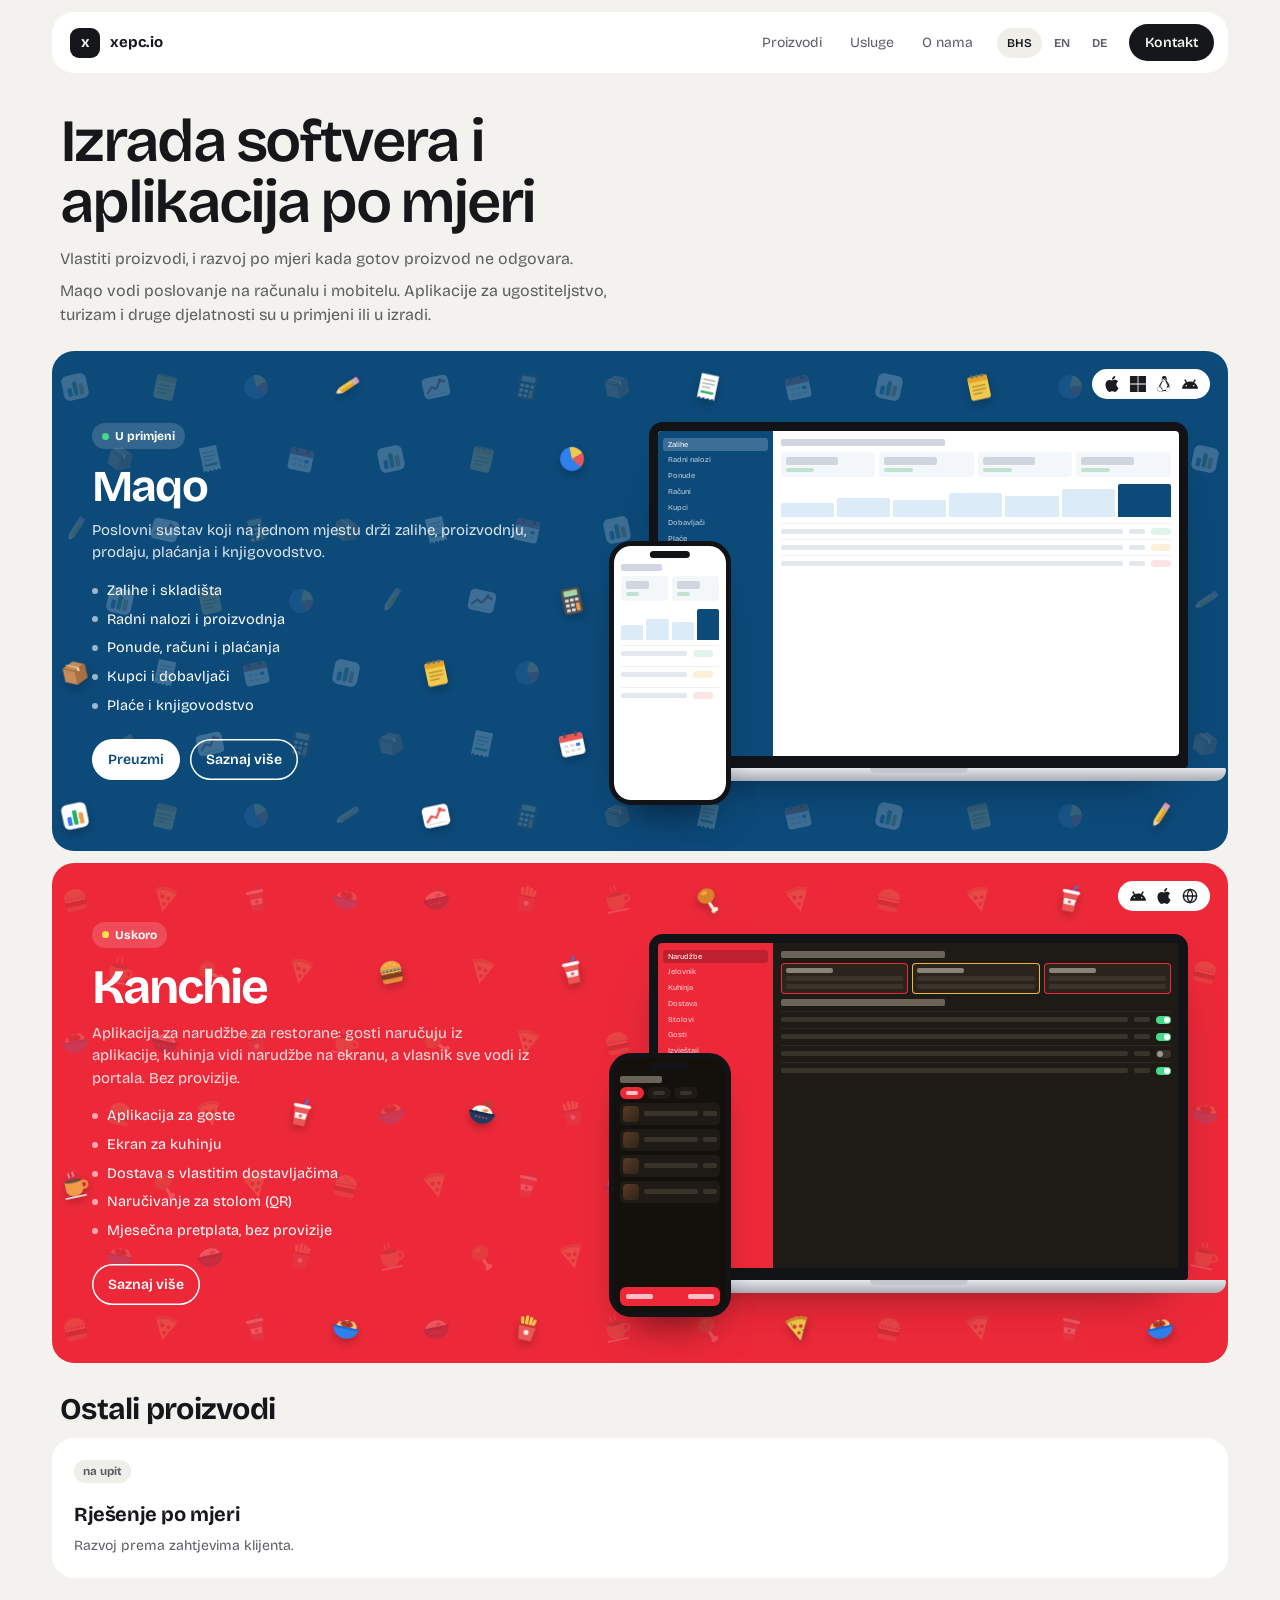
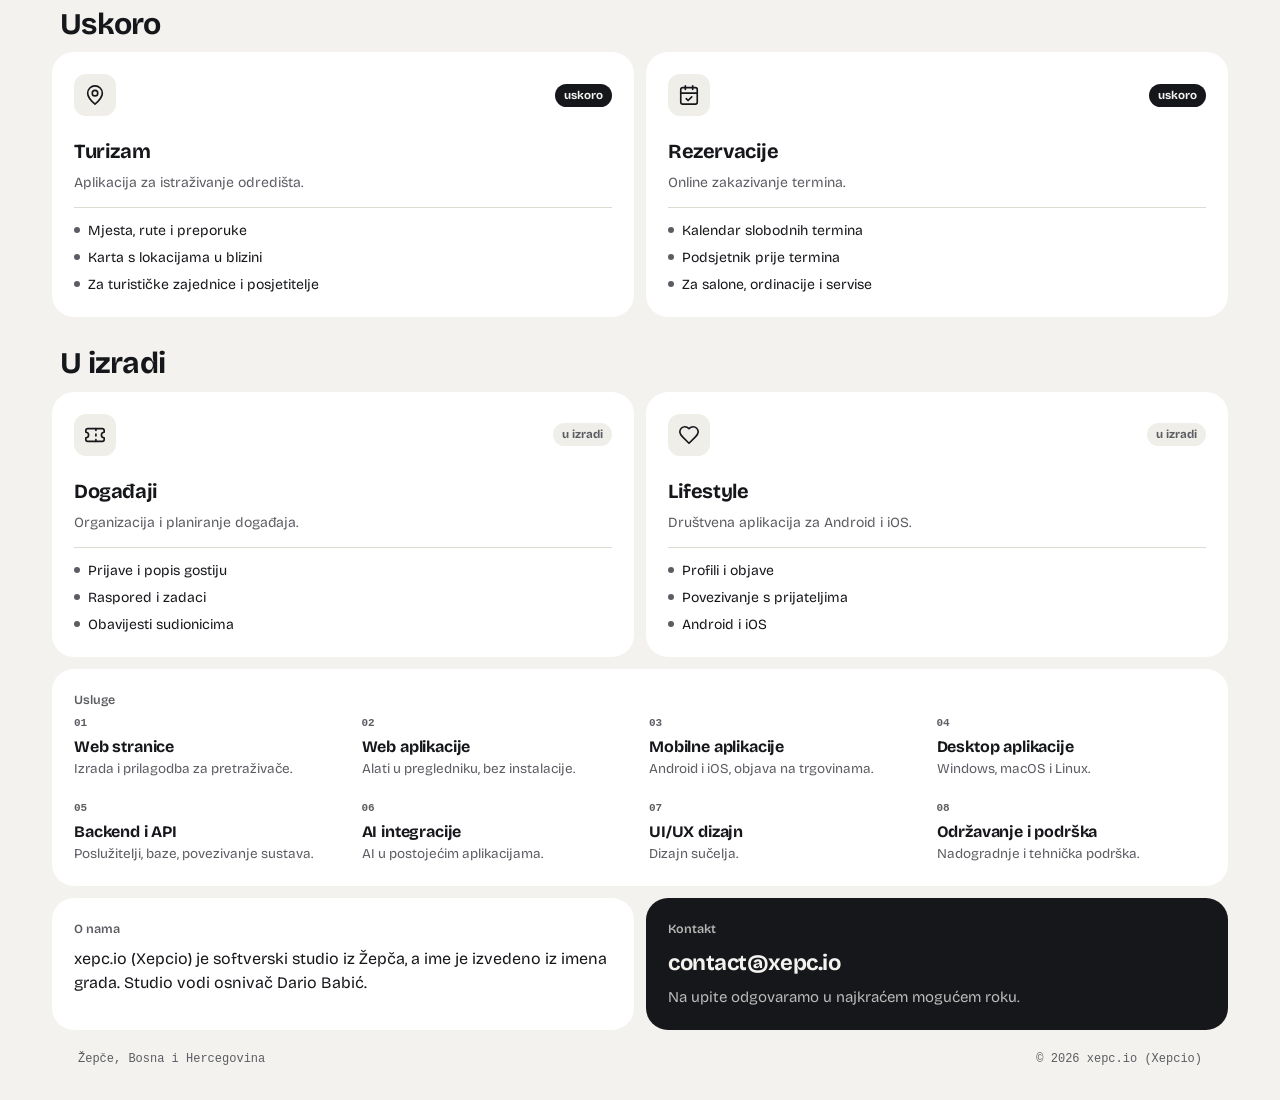
==== commit 6b73bf96: "feat(home): coming-soon and in-development product sections with icons and feature lists" ====
--- a/index.html
+++ b/index.html
@@ -186,6 +186,10 @@
 <body>
 <svg width="0" height="0" style="position:absolute" aria-hidden="true"><defs>
 <symbol id="i-menu" viewBox="0 0 24 24"><g fill="none" stroke="currentColor" stroke-width="1.8" stroke-linecap="round"><path d="M4 7h16M4 12h16M4 17h16"/></g></symbol>
+<symbol id="o-pin" viewBox="0 0 24 24"><g fill="none" stroke="currentColor" stroke-width="1.8" stroke-linecap="round" stroke-linejoin="round"><path d="M20 10c0 5-8 12-8 12s-8-7-8-12a8 8 0 0 1 16 0z"/><circle cx="12" cy="10" r="3"/></g></symbol>
+<symbol id="o-cal" viewBox="0 0 24 24"><g fill="none" stroke="currentColor" stroke-width="1.8" stroke-linecap="round" stroke-linejoin="round"><rect x="3" y="4" width="18" height="18" rx="2"/><path d="M16 2v4M8 2v4M3 10h18M9 16l2 2 4-4"/></g></symbol>
+<symbol id="o-ticket" viewBox="0 0 24 24"><g fill="none" stroke="currentColor" stroke-width="1.8" stroke-linecap="round" stroke-linejoin="round"><path d="M2 9a3 3 0 0 1 0 6v2a2 2 0 0 0 2 2h16a2 2 0 0 0 2-2v-2a3 3 0 0 1 0-6V7a2 2 0 0 0-2-2H4a2 2 0 0 0-2 2z"/><path d="M13 5v2M13 17v2M13 11v2"/></g></symbol>
+<symbol id="o-heart" viewBox="0 0 24 24"><g fill="none" stroke="currentColor" stroke-width="1.8" stroke-linecap="round" stroke-linejoin="round"><path d="M19 14c1.5-1.5 3-3.2 3-5.5A5.5 5.5 0 0 0 16.5 3c-1.8 0-3 .5-4.5 2-1.5-1.5-2.7-2-4.5-2A5.5 5.5 0 0 0 2 8.5c0 2.3 1.5 4 3 5.5l7 7z"/></g></symbol>
 </defs>
   <symbol id="hx-bars" viewBox="0 0 48 48"><rect x="4" y="4" width="40" height="40" rx="9" fill="#fff"/><rect x="11" y="24" width="7" height="14" rx="2" fill="#2F80ED"/><rect x="20.5" y="15" width="7" height="23" rx="2" fill="#27AE60"/><rect x="30" y="20" width="7" height="18" rx="2" fill="#F2994A"/></symbol>
   <symbol id="hx-pie" viewBox="0 0 48 48"><circle cx="24" cy="24" r="19" fill="#2F80ED"/><path d="M24 24V5a19 19 0 0 1 18.1 13.2z" fill="#F2C94C"/><path d="M24 24l18.1-5.8A19 19 0 0 1 35 39.4z" fill="#EB5757"/></symbol>
@@ -272,12 +276,13 @@
     <div class="hx-plats hx-tr-pill" aria-hidden="true"><span><svg><use href="#hx-p-android"/></svg></span><span><svg><use href="#hx-p-apple"/></svg></span><span><svg><use href="#hx-p-web"/></svg></span></div>
   </section>
   <div class="secth"><h2 data-i18n="more_h2">Ostali proizvodi</h2></div>
-  <div class="t w3 op"><span class="st live" data-i18n="st_live">u primjeni</span><b data-i18n="more2_t">Turizam</b><small data-i18n="more2_d">Aplikacija za istraživanje odredišta.</small></div>
-  <div class="t w3 op"><span class="st" data-i18n="st_request">na upit</span><b data-i18n="more7_t">Rješenje po mjeri</b><small data-i18n="more7_d">Razvoj prema zahtjevima klijenta.</small></div>
+  <div class="t w6 op"><span class="st" data-i18n="st_request">na upit</span><b data-i18n="more7_t">Rješenje po mjeri</b><small data-i18n="more7_d">Razvoj prema zahtjevima klijenta.</small></div>
+  <div class="secth"><h3 data-i18n="soon_h3">Uskoro</h3></div>
+  <div class="t w3 op op2"><div class="oph"><span class="opi" aria-hidden="true"><svg><use href="#o-pin"/></svg></span><span class="st soon" data-i18n="st_soon">uskoro</span></div><b data-i18n="more2_t">Turizam</b><small data-i18n="more2_d">Aplikacija za istraživanje odredišta.</small><ul><li data-i18n="more2_l1">Mjesta, rute i preporuke</li><li data-i18n="more2_l2">Karta s lokacijama u blizini</li><li data-i18n="more2_l3">Za turističke zajednice i posjetitelje</li></ul></div>
+  <div class="t w3 op op2"><div class="oph"><span class="opi" aria-hidden="true"><svg><use href="#o-cal"/></svg></span><span class="st soon" data-i18n="st_soon">uskoro</span></div><b data-i18n="more4_t">Rezervacije</b><small data-i18n="more4_d">Online zakazivanje termina.</small><ul><li data-i18n="more4_l1">Kalendar slobodnih termina</li><li data-i18n="more4_l2">Podsjetnik prije termina</li><li data-i18n="more4_l3">Za salone, ordinacije i servise</li></ul></div>
   <div class="secth"><h3 data-i18n="wip_h3">U izradi</h3></div>
-  <div class="t w2 op"><b data-i18n="more3_t">Događaji</b><small data-i18n="more3_d">Organizacija i planiranje događaja.</small></div>
-  <div class="t w2 op"><b data-i18n="more4_t">Rezervacije</b><small data-i18n="more4_d">Online zakazivanje termina.</small></div>
-  <div class="t w2 op"><b data-i18n="more6_t">Lifestyle</b><small data-i18n="more6_d">Društvena aplikacija za Android i iOS.</small></div>
+  <div class="t w3 op op2"><div class="oph"><span class="opi" aria-hidden="true"><svg><use href="#o-ticket"/></svg></span><span class="st" data-i18n="st_wip">u izradi</span></div><b data-i18n="more3_t">Događaji</b><small data-i18n="more3_d">Organizacija i planiranje događaja.</small><ul><li data-i18n="more3_l1">Prijave i popis gostiju</li><li data-i18n="more3_l2">Raspored i zadaci</li><li data-i18n="more3_l3">Obavijesti sudionicima</li></ul></div>
+  <div class="t w3 op op2"><div class="oph"><span class="opi" aria-hidden="true"><svg><use href="#o-heart"/></svg></span><span class="st" data-i18n="st_wip">u izradi</span></div><b data-i18n="more6_t">Lifestyle</b><small data-i18n="more6_d">Društvena aplikacija za Android i iOS.</small><ul><li data-i18n="more6_l1">Profili i objave</li><li data-i18n="more6_l2">Povezivanje s prijateljima</li><li data-i18n="more6_l3">Android i iOS</li></ul></div>
   <section class="t w6" id="services">
     <h2 class="lb" data-i18n="nav_services">Usluge</h2>
     <div class="svc">
--- a/assets/home.css
+++ b/assets/home.css
@@ -77,7 +77,14 @@
 .op b{font-size:20px;letter-spacing:-.02em;margin-top:auto;font-weight:700}
 .op small{color:var(--mu);font-size:14px}
 .op .st{font-size:11.5px;font-weight:700;padding:3px 9px;border-radius:99px;width:fit-content;background:var(--soft);color:var(--mu)}
-.op .st.live{background:#dff5e9;color:#16804a}
+.op .st.soon{background:var(--ink);color:var(--bg)}
+.op2 b{margin-top:14px}
+.oph{display:flex;align-items:center;justify-content:space-between;gap:10px}
+.opi{width:42px;height:42px;border-radius:12px;background:var(--soft);display:grid;place-items:center;color:var(--ink)}
+.opi svg{width:22px;height:22px}
+.op2 ul{list-style:none;display:flex;flex-direction:column;gap:6px;margin-top:8px;padding-top:12px;border-top:1px solid var(--line);font-size:14px}
+.op2 li{display:flex;gap:8px;align-items:baseline}
+.op2 li::before{content:"";width:6px;height:6px;border-radius:50%;background:var(--mu);flex:none;transform:translateY(-2px)}
 .secth{grid-column:span 6;display:flex;align-items:baseline;gap:14px;padding:18px 8px 0}
 .secth h2,.secth h3{font-size:30px;line-height:1.08;letter-spacing:-.025em;font-weight:700}
 
@@ -92,7 +99,7 @@
 .big-mail{font-size:22px;font-weight:700;letter-spacing:-.02em;margin-top:6px;word-break:break-all}
 .big-mail a:hover{text-decoration:underline;text-underline-offset:3px}
 .sub{opacity:.75;margin-top:6px}
-.ftr{display:flex;justify-content:space-between;gap:10px;padding:10px 26px 20px;font:12px ui-monospace,SFMono-Regular,Menlo,Consolas,monospace;color:var(--mu);flex-wrap:wrap}
+.ftr{grid-column:1/-1;display:flex;justify-content:space-between;gap:10px;padding:10px 26px 20px;font:12px ui-monospace,SFMono-Regular,Menlo,Consolas,monospace;color:var(--mu);flex-wrap:wrap}
 
 /* phone width */
 @media (max-width:700px){
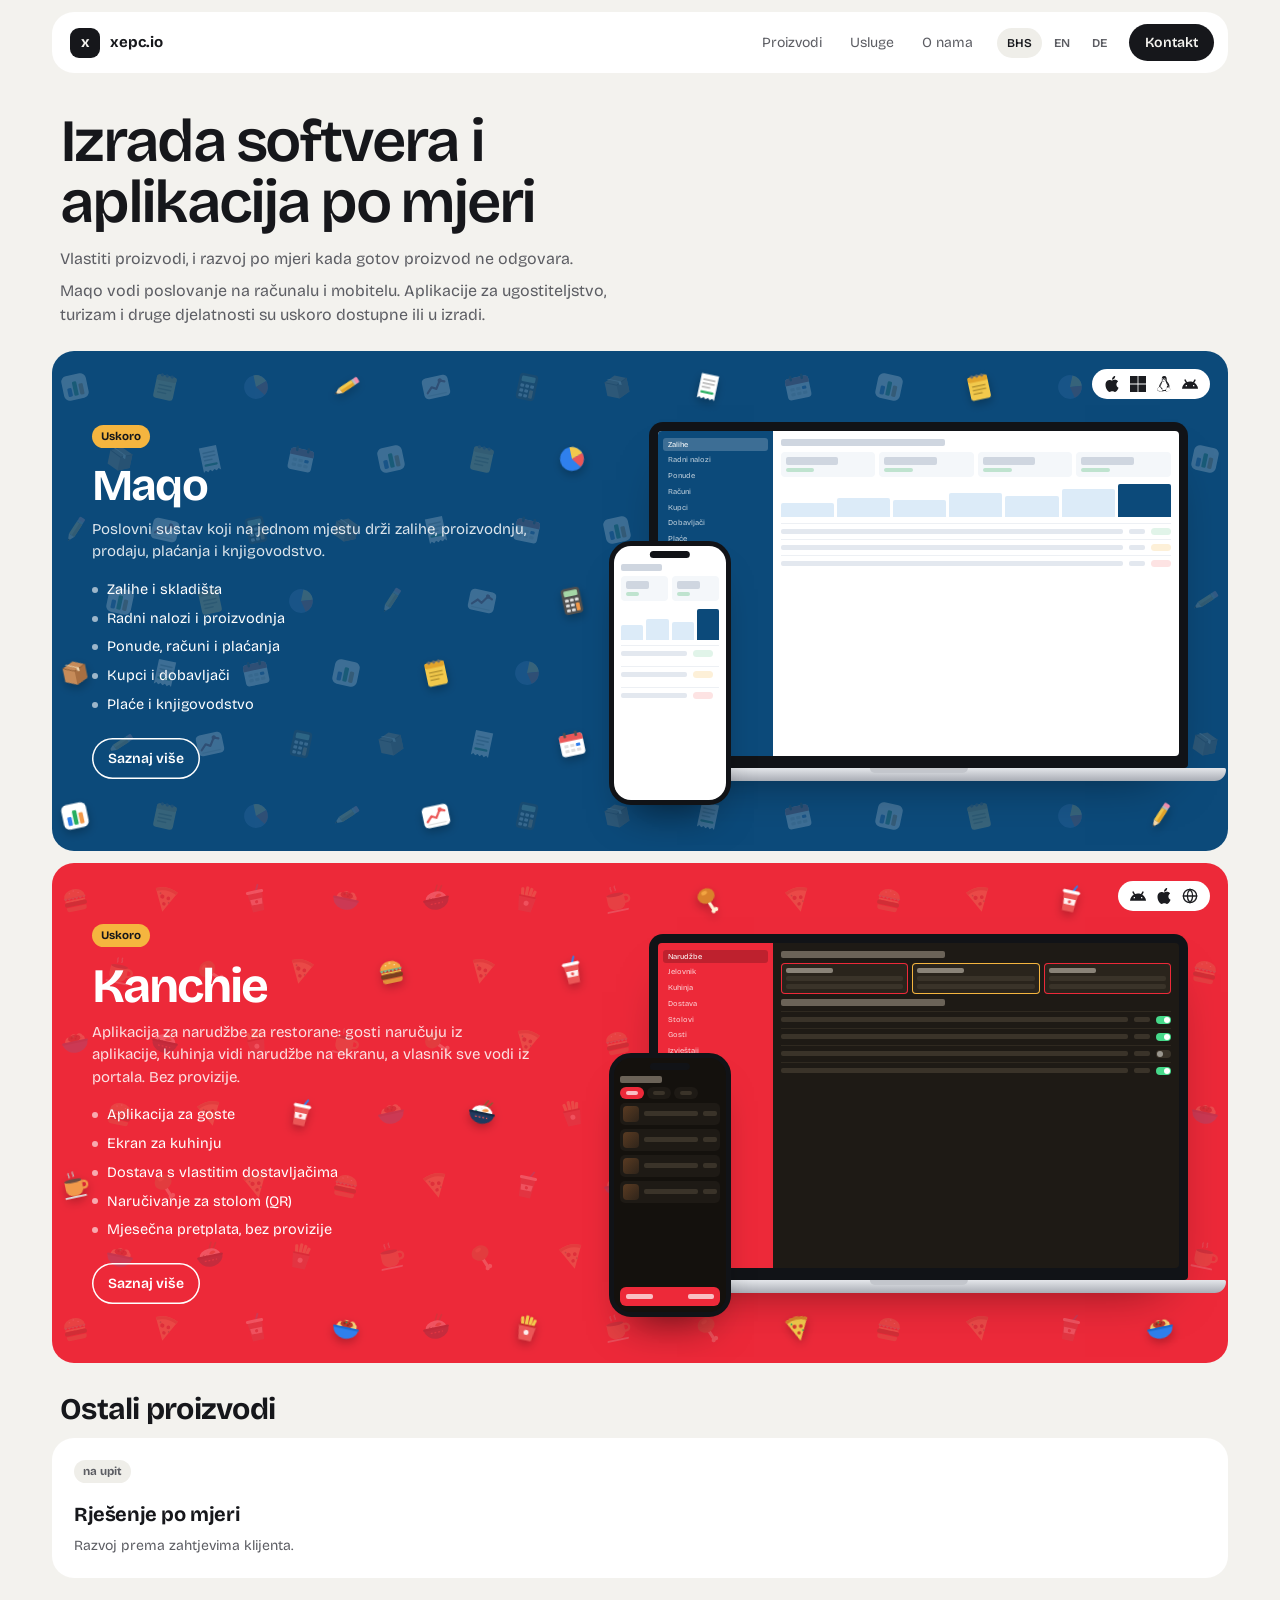
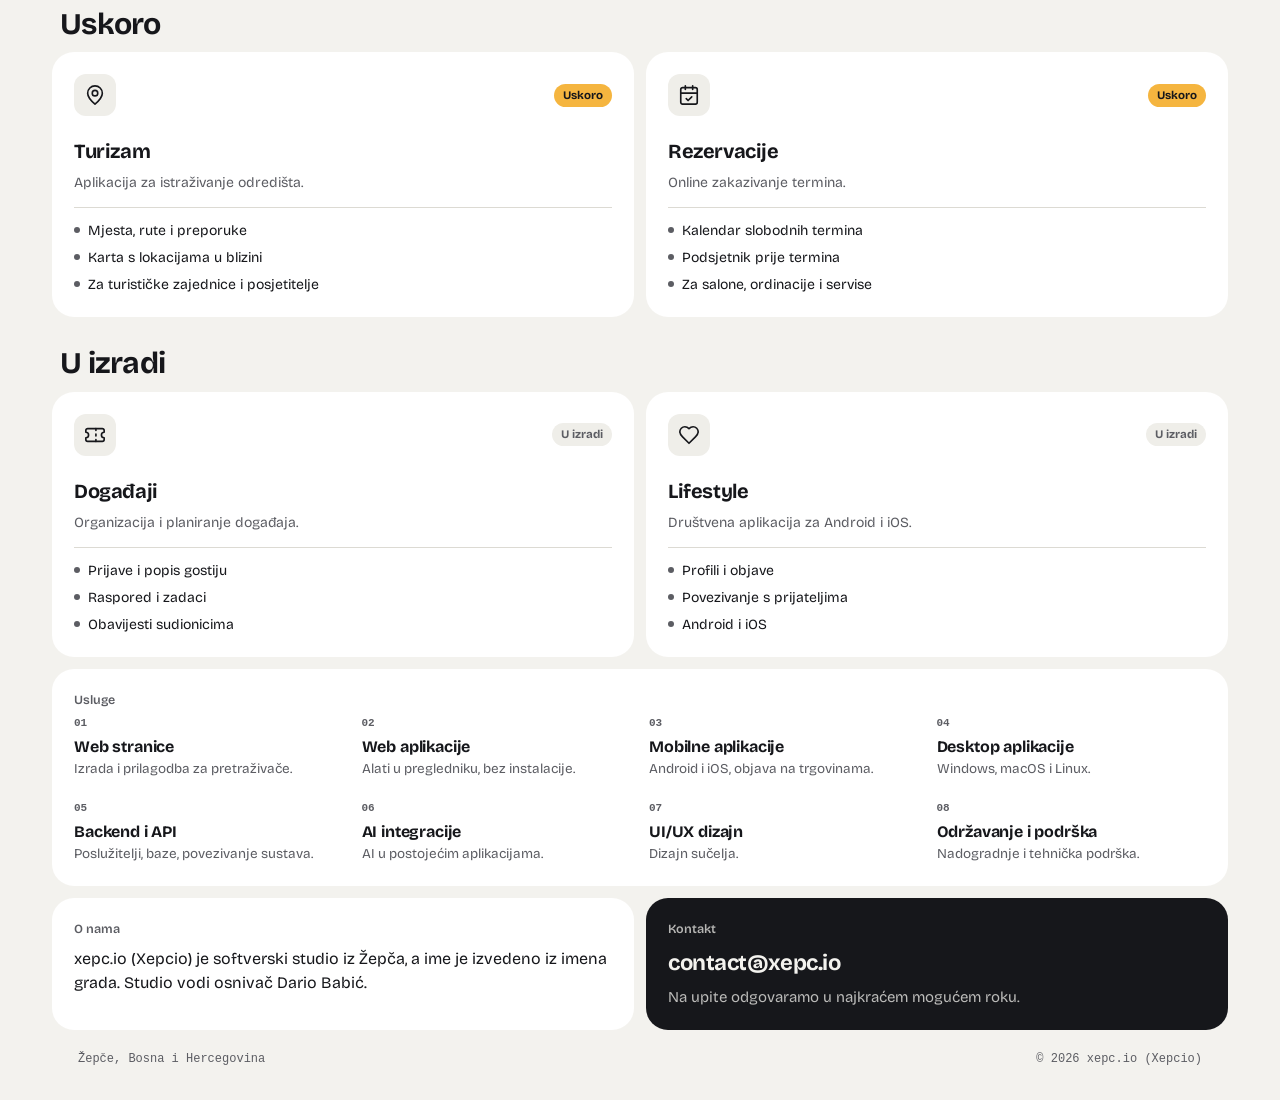
==== commit 46915536: "feat(home): Maqo marked coming soon, amber coming-soon chips, Download button only once Maqo is live" ====
--- a/index.html
+++ b/index.html
@@ -230,17 +230,17 @@
   <section class="t w6 intro">
     <h1 data-i18n="hero_h1">Izrada softvera i aplikacija po mjeri</h1>
     <p data-i18n="hero_lead">Vlastiti proizvodi, i razvoj po mjeri kada gotov proizvod ne odgovara.</p>
-    <p data-i18n="hero_p">Maqo vodi poslovanje na računalu i mobitelu. Aplikacije za ugostiteljstvo, turizam i druge djelatnosti su u primjeni ili u izradi.</p>
+    <p data-i18n="hero_p">Maqo vodi poslovanje na računalu i mobitelu. Aplikacije za ugostiteljstvo, turizam i druge djelatnosti su uskoro dostupne ili u izradi.</p>
   </section>
   <section class="t w6 acc tm prod hx" id="products" data-p="m">
     <span class="anchor" id="maqo"></span>
     <div class="hx-deco" aria-hidden="true"><div class="hx-pat"></div></div>
     <div>
-      <span class="pill"><i></i><span data-i18n="maqo_pill">U primjeni</span></span>
+      <span class="pill soon"><span data-i18n="maqo_pill">Uskoro</span></span>
       <h2>Maqo</h2>
       <p data-i18n="maqo_d">Poslovni sustav koji na jednom mjestu drži zalihe, proizvodnju, prodaju, plaćanja i knjigovodstvo.</p>
       <ul><li><span data-i18n="maqo_l1">Zalihe i skladišta</span></li><li><span data-i18n="maqo_l2">Radni nalozi i proizvodnja</span></li><li><span data-i18n="maqo_l3">Ponude, računi i plaćanja</span></li><li><span data-i18n="maqo_l4">Kupci i dobavljači</span></li><li><span data-i18n="maqo_l5">Plaće i knjigovodstvo</span></li></ul>
-      <div class="ctas"><a class="btn" href="https://maqo.xepc.io/#download" data-i18n="maqo_dl">Preuzmi</a><a class="btn gh" href="https://maqo.xepc.io/" data-i18n="maqo_more">Saznaj više</a></div>
+      <div class="ctas"><a class="btn" href="https://maqo.xepc.io/#download" data-i18n="maqo_dl" data-live="maqo" hidden>Preuzmi</a><a class="btn gh" href="https://maqo.xepc.io/" data-i18n="maqo_more">Saznaj više</a></div>
     </div>
     <div class="hx-dev" aria-hidden="true">
       <div class="hx-lap"><div class="hx-scr"><div><div class="hx-ms">
@@ -257,7 +257,7 @@
   <section class="t w6 acc tk prod hx" id="kanchie" data-p="k">
     <div class="hx-deco" aria-hidden="true"><div class="hx-pat"></div></div>
     <div>
-      <span class="pill soon"><i></i><span data-i18n="kanchie_pill">Uskoro</span></span>
+      <span class="pill soon"><span data-i18n="kanchie_pill">Uskoro</span></span>
       <h2>Kanchie</h2>
       <p data-i18n="kanchie_d">Aplikacija za narudžbe za restorane: gosti naručuju iz aplikacije, kuhinja vidi narudžbe na ekranu, a vlasnik sve vodi iz portala. Bez provizije.</p>
       <ul><li><span data-i18n="kanchie_l1">Aplikacija za goste</span></li><li><span data-i18n="kanchie_l2">Ekran za kuhinju</span></li><li><span data-i18n="kanchie_l3">Dostava s vlastitim dostavljačima</span></li><li><span data-i18n="kanchie_l4">Naručivanje za stolom (QR)</span></li><li><span data-i18n="kanchie_l5">Mjesečna pretplata, bez provizije</span></li></ul>
@@ -278,11 +278,11 @@
   <div class="secth"><h2 data-i18n="more_h2">Ostali proizvodi</h2></div>
   <div class="t w6 op"><span class="st" data-i18n="st_request">na upit</span><b data-i18n="more7_t">Rješenje po mjeri</b><small data-i18n="more7_d">Razvoj prema zahtjevima klijenta.</small></div>
   <div class="secth"><h3 data-i18n="soon_h3">Uskoro</h3></div>
-  <div class="t w3 op op2"><div class="oph"><span class="opi" aria-hidden="true"><svg><use href="#o-pin"/></svg></span><span class="st soon" data-i18n="st_soon">uskoro</span></div><b data-i18n="more2_t">Turizam</b><small data-i18n="more2_d">Aplikacija za istraživanje odredišta.</small><ul><li data-i18n="more2_l1">Mjesta, rute i preporuke</li><li data-i18n="more2_l2">Karta s lokacijama u blizini</li><li data-i18n="more2_l3">Za turističke zajednice i posjetitelje</li></ul></div>
-  <div class="t w3 op op2"><div class="oph"><span class="opi" aria-hidden="true"><svg><use href="#o-cal"/></svg></span><span class="st soon" data-i18n="st_soon">uskoro</span></div><b data-i18n="more4_t">Rezervacije</b><small data-i18n="more4_d">Online zakazivanje termina.</small><ul><li data-i18n="more4_l1">Kalendar slobodnih termina</li><li data-i18n="more4_l2">Podsjetnik prije termina</li><li data-i18n="more4_l3">Za salone, ordinacije i servise</li></ul></div>
+  <div class="t w3 op op2"><div class="oph"><span class="opi" aria-hidden="true"><svg><use href="#o-pin"/></svg></span><span class="st soon" data-i18n="st_soon">Uskoro</span></div><b data-i18n="more2_t">Turizam</b><small data-i18n="more2_d">Aplikacija za istraživanje odredišta.</small><ul><li data-i18n="more2_l1">Mjesta, rute i preporuke</li><li data-i18n="more2_l2">Karta s lokacijama u blizini</li><li data-i18n="more2_l3">Za turističke zajednice i posjetitelje</li></ul></div>
+  <div class="t w3 op op2"><div class="oph"><span class="opi" aria-hidden="true"><svg><use href="#o-cal"/></svg></span><span class="st soon" data-i18n="st_soon">Uskoro</span></div><b data-i18n="more4_t">Rezervacije</b><small data-i18n="more4_d">Online zakazivanje termina.</small><ul><li data-i18n="more4_l1">Kalendar slobodnih termina</li><li data-i18n="more4_l2">Podsjetnik prije termina</li><li data-i18n="more4_l3">Za salone, ordinacije i servise</li></ul></div>
   <div class="secth"><h3 data-i18n="wip_h3">U izradi</h3></div>
-  <div class="t w3 op op2"><div class="oph"><span class="opi" aria-hidden="true"><svg><use href="#o-ticket"/></svg></span><span class="st" data-i18n="st_wip">u izradi</span></div><b data-i18n="more3_t">Događaji</b><small data-i18n="more3_d">Organizacija i planiranje događaja.</small><ul><li data-i18n="more3_l1">Prijave i popis gostiju</li><li data-i18n="more3_l2">Raspored i zadaci</li><li data-i18n="more3_l3">Obavijesti sudionicima</li></ul></div>
-  <div class="t w3 op op2"><div class="oph"><span class="opi" aria-hidden="true"><svg><use href="#o-heart"/></svg></span><span class="st" data-i18n="st_wip">u izradi</span></div><b data-i18n="more6_t">Lifestyle</b><small data-i18n="more6_d">Društvena aplikacija za Android i iOS.</small><ul><li data-i18n="more6_l1">Profili i objave</li><li data-i18n="more6_l2">Povezivanje s prijateljima</li><li data-i18n="more6_l3">Android i iOS</li></ul></div>
+  <div class="t w3 op op2"><div class="oph"><span class="opi" aria-hidden="true"><svg><use href="#o-ticket"/></svg></span><span class="st" data-i18n="st_wip">U izradi</span></div><b data-i18n="more3_t">Događaji</b><small data-i18n="more3_d">Organizacija i planiranje događaja.</small><ul><li data-i18n="more3_l1">Prijave i popis gostiju</li><li data-i18n="more3_l2">Raspored i zadaci</li><li data-i18n="more3_l3">Obavijesti sudionicima</li></ul></div>
+  <div class="t w3 op op2"><div class="oph"><span class="opi" aria-hidden="true"><svg><use href="#o-heart"/></svg></span><span class="st" data-i18n="st_wip">U izradi</span></div><b data-i18n="more6_t">Lifestyle</b><small data-i18n="more6_d">Društvena aplikacija za Android i iOS.</small><ul><li data-i18n="more6_l1">Profili i objave</li><li data-i18n="more6_l2">Povezivanje s prijateljima</li><li data-i18n="more6_l3">Android i iOS</li></ul></div>
   <section class="t w6" id="services">
     <h2 class="lb" data-i18n="nav_services">Usluge</h2>
     <div class="svc">
@@ -307,6 +307,14 @@
   var h=document.getElementById('top'),b=document.getElementById('menuBtn');
   b.addEventListener('click',function(){var o=h.classList.toggle('open');b.setAttribute('aria-expanded',o?'true':'false');});
   h.addEventListener('click',function(e){if(e.target.closest('nav a, .btn')){h.classList.remove('open');b.setAttribute('aria-expanded','false');}});
+})();
+// Download buttons stay hidden until the product's release manifest lists at least one published build.
+(function(){
+  var b=document.querySelector('[data-live="maqo"]');
+  if(!b||!window.fetch)return;
+  fetch('https://maqo.xepc.io/latest.json').then(function(r){return r.ok?r.json():null;}).then(function(m){
+    if(m&&Object.keys(m).some(function(k){return m[k]&&m[k].version;}))b.hidden=false;
+  }).catch(function(){});
 })();
 </script>
 <script>
--- a/assets/home.css
+++ b/assets/home.css
@@ -7,6 +7,7 @@
 @font-face{font-family:"Bricolage Grotesque";font-style:normal;font-display:swap;font-weight:700;src:url(fonts/bricolage-grotesque-latin-700-normal.woff2) format("woff2");unicode-range:U+0000-00FF,U+0131,U+0152-0153,U+02BB-02BC,U+02C6,U+02DA,U+02DC,U+0304,U+0308,U+0329,U+2000-206F,U+20AC,U+2122,U+2191,U+2193,U+2212,U+2215,U+FEFF}
 
 /* xepc.io home page: bento layout. Loaded by index.html only; landing pages use site.css. */
+[hidden]{display:none!important}
 :root{--bg:#F3F2EE;--tile:#fff;--ink:#16171b;--mu:#5c5d63;--line:#dcdad3;--soft:#efeee9;--acc:#16171b;--accInk:#F3F2EE;--ff:"Bricolage Grotesque",system-ui,-apple-system,"Segoe UI",Roboto,sans-serif}
 *{box-sizing:border-box;min-width:0}
 html{-webkit-text-size-adjust:100%}
@@ -61,8 +62,7 @@
 
 /* product tiles */
 .pill{display:inline-flex;align-items:center;gap:6px;font-size:12px;font-weight:700;padding:4px 10px;border-radius:99px;background:rgba(255,255,255,.16)}
-.pill i{width:7px;height:7px;border-radius:50%;background:#46d98a}
-.pill.soon i{background:#FFE14D}
+.pill.soon{background:#F5B53F;color:#16171b;font-size:11.5px;padding:3px 9px}
 .prod{display:grid;grid-template-columns:minmax(0,1fr) minmax(0,1fr);gap:28px;padding:30px;min-height:330px}
 .prod h2{font-size:44px;letter-spacing:-.04em;margin-top:14px}
 .prod p{opacity:.86;margin-top:8px;max-width:440px}
@@ -77,7 +77,7 @@
 .op b{font-size:20px;letter-spacing:-.02em;margin-top:auto;font-weight:700}
 .op small{color:var(--mu);font-size:14px}
 .op .st{font-size:11.5px;font-weight:700;padding:3px 9px;border-radius:99px;width:fit-content;background:var(--soft);color:var(--mu)}
-.op .st.soon{background:var(--ink);color:var(--bg)}
+.op .st.soon{background:#F5B53F;color:#16171b}
 .op2 b{margin-top:14px}
 .oph{display:flex;align-items:center;justify-content:space-between;gap:10px}
 .opi{width:42px;height:42px;border-radius:12px;background:var(--soft);display:grid;place-items:center;color:var(--ink)}
